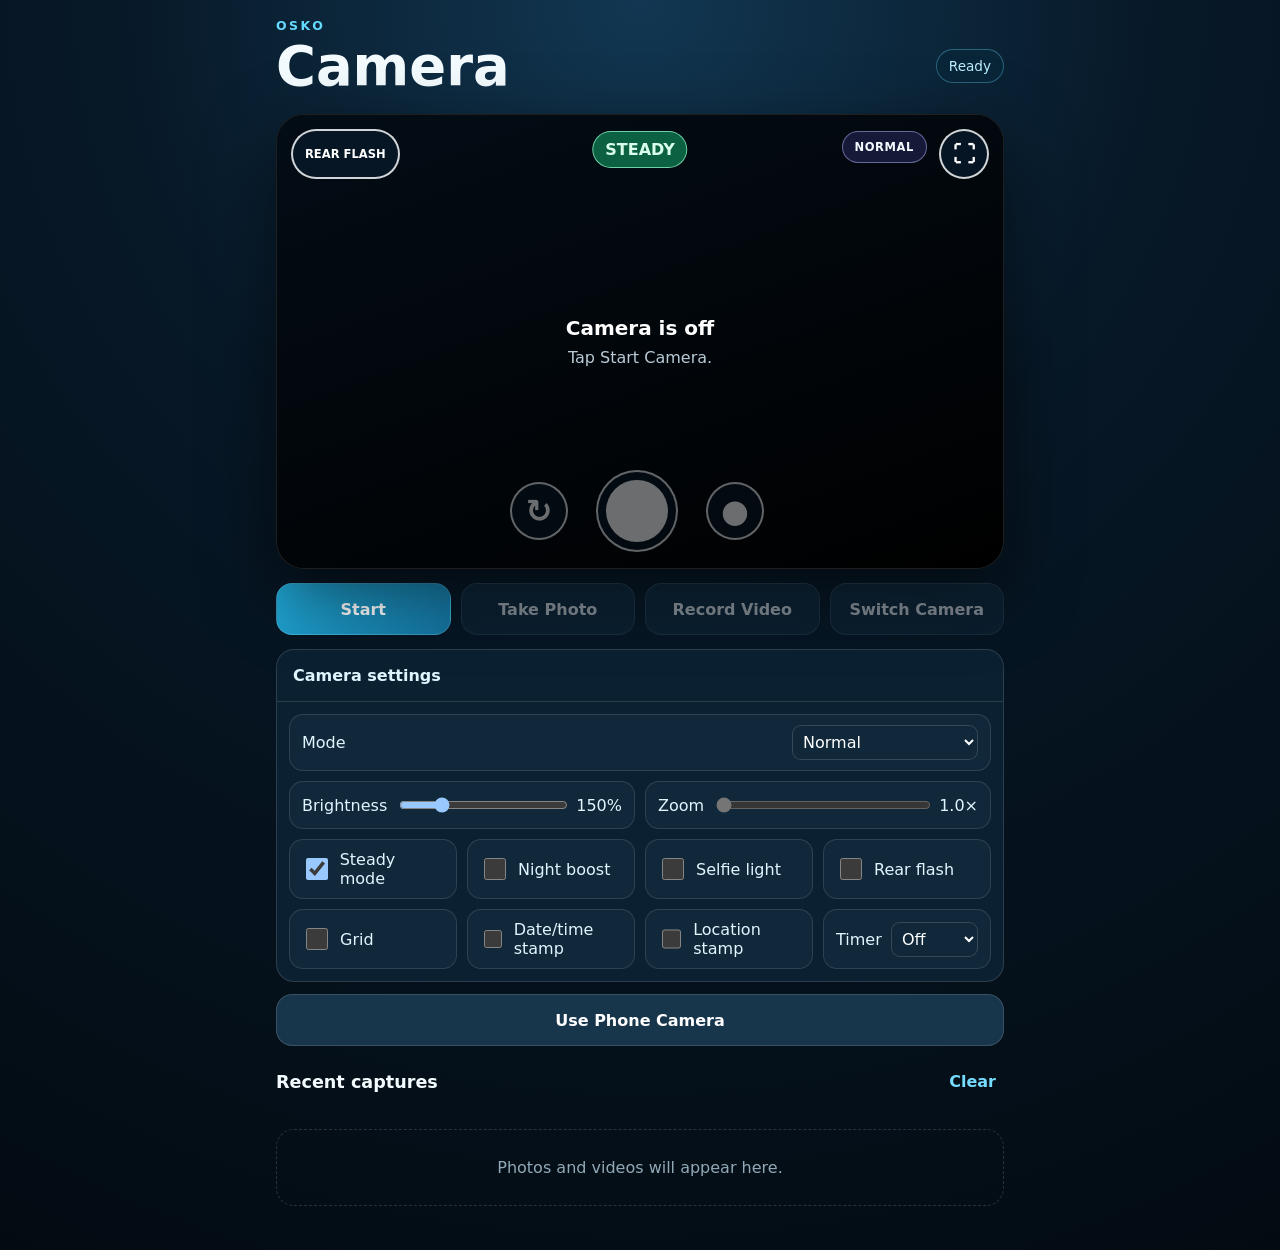
==== index.html @ cd8ff450 "Add universal code scanner mode" ====
<!doctype html>
<html lang="en">
<head>
  <meta charset="utf-8">
  <meta name="viewport" content="width=device-width, initial-scale=1, viewport-fit=cover">
  <meta name="theme-color" content="#071827">
  <title>OSKO Camera</title>
  <link rel="manifest" href="manifest.json">
  <link rel="stylesheet" href="styles.css">
  <link rel="stylesheet" href="barcode.css">
</head>
<body>
  <main class="app-shell">
    <header class="topbar"><div><p class="eyebrow">OSKO</p><h1>Camera</h1></div><span id="status" class="status">Ready</span></header>

    <section id="cameraCard" class="camera-card" aria-label="Camera preview">
      <video id="preview" autoplay playsinline muted></video>
      <canvas id="canvas" hidden></canvas>
      <div id="gridOverlay" class="grid-overlay" hidden></div>
      <div id="scanFrame" class="scan-frame" hidden><span></span></div>
      <div id="codeFrame" class="code-frame" hidden><span>Hold code inside box</span></div>
      <div id="emptyState" class="empty-state"><strong>Camera is off</strong><span>Tap Start Camera.</span></div>
      <div id="recordingBadge" class="recording-badge" hidden>● Recording</div>
      <div id="steadyBadge" class="steady-badge" hidden>STEADY</div>
      <div id="modeBadge" class="mode-badge">NORMAL</div>
      <div id="countdown" class="countdown" hidden></div>
      <button id="quickTorchBtn" class="quick-light" type="button" aria-label="Rear flash">REAR FLASH</button>
      <button id="fullscreenBtn" class="fullscreen-btn" type="button" aria-label="Full screen">⛶</button>
      <div class="viewfinder-controls">
        <button id="quickSwitchBtn" class="viewfinder-small" type="button" disabled aria-label="Switch camera">↻</button>
        <button id="quickCaptureBtn" class="shutter" type="button" disabled aria-label="Take photo"><span></span></button>
        <button id="quickRecordBtn" class="viewfinder-small record-dot" type="button" disabled aria-label="Record video">●</button>
      </div>
    </section>

    <div id="errorBox" class="error-box" hidden></div>

    <section class="primary-actions">
      <button id="startBtn" class="primary" type="button">Start Camera</button>
      <button id="captureBtn" type="button" disabled>Take Photo</button>
      <button id="recordBtn" type="button" disabled>Record Video</button>
      <button id="switchBtn" type="button" disabled>Switch Camera</button>
    </section>

    <details class="settings-panel" open>
      <summary>Camera settings</summary>
      <section class="quick-tools" aria-label="Camera options">
        <label class="select-tool mode-tool">Mode<select id="modeSelect"><option value="normal">Normal</option><option value="codes">Code scanner</option><option value="scanner">Document scanner</option><option value="eighties">80s</option><option value="document">Document</option><option value="night">Dark walk</option></select></label>
        <div id="scannerControls" class="scanner-controls" hidden>
          <label class="select-tool">Scan color<select id="scanColorSelect"><option value="color">Color</option><option value="gray">Grayscale</option><option value="bw">Black & white</option></select></label>
          <label class="tool-row">Blur / sharp <input id="scanClarityRange" type="range" min="-4" max="6" step="1" value="2"><span id="scanClarityValue">+2</span></label>
          <label class="tool-row">Paper cleanup <input id="scanCleanupRange" type="range" min="0" max="100" step="5" value="55"><span id="scanCleanupValue">55%</span></label>
          <label class="toggle"><input id="autoScanToggle" type="checkbox"><span>Auto steady scan</span></label>
          <button id="addScanPageBtn" type="button" disabled>Add scan page</button>
        </div>
        <label class="tool-row">Brightness <input id="brightnessRange" type="range" min="100" max="320" step="5" value="150"><span id="brightnessValue">150%</span></label>
        <label class="tool-row">Zoom <input id="zoomRange" type="range" min="1" max="1" step="0.1" value="1" disabled><span id="zoomValue">1.0×</span></label>
        <label class="toggle"><input id="steadyToggle" type="checkbox" checked><span>Steady mode</span></label>
        <label class="toggle"><input id="nightToggle" type="checkbox"><span>Night boost</span></label>
        <label class="toggle"><input id="screenLightToggle" type="checkbox"><span>Selfie light</span></label>
        <label class="toggle"><input id="torchToggle" type="checkbox"><span>Rear flash</span></label>
        <label class="toggle"><input id="gridToggle" type="checkbox"><span>Grid</span></label>
        <label class="toggle"><input id="stampToggle" type="checkbox"><span>Date/time stamp</span></label>
        <label class="toggle"><input id="locationToggle" type="checkbox"><span>Location stamp</span></label>
        <label class="select-tool">Timer<select id="timerSelect"><option value="0">Off</option><option value="3">3 sec</option><option value="5">5 sec</option><option value="10">10 sec</option></select></label>
      </section>
    </details>

    <section id="codeScannerPanel" class="code-scanner-panel" hidden>
      <div class="section-heading"><div><p class="eyebrow">CODE SCANNER</p><h2 id="codeStatus">Ready to scan</h2></div><button id="clearCodesBtn" class="text-button" type="button">Clear</button></div>
      <p id="codeHelp" class="code-help">Start the rear camera and hold any QR code or barcode inside the box. Keep it flat and steady.</p>
      <div id="codeResult" class="code-result" hidden>
        <span id="codeFormat" class="code-format"></span>
        <strong id="codeValue"></strong>
        <div class="code-actions"><button id="copyCodeBtn" type="button">Copy</button><button id="openCodeBtn" type="button">Open / Search</button><button id="saveCodeProofBtn" type="button">Save proof</button></div>
      </div>
      <div id="codeHistory" class="code-history"></div>
    </section>

    <section id="scanSession" class="scan-session" hidden>
      <div class="section-heading"><div><p class="eyebrow">SCANNER</p><h2 id="scanCount">0 pages</h2></div><button id="clearScansBtn" class="text-button" type="button">Clear</button></div>
      <div id="scanPages" class="scan-pages"></div>
      <div class="scan-actions"><button id="printScansBtn" type="button" disabled>Print / Save PDF</button><button id="shareScansBtn" type="button" disabled>Share scans</button></div>
    </section>

    <label class="native-button">Use Phone Camera<input id="nativeCapture" type="file" accept="image/*,video/*" capture="environment"></label>

    <section class="gallery-section"><div class="section-heading"><h2>Recent captures</h2><button id="clearBtn" class="text-button" type="button">Clear</button></div><div id="gallery" class="gallery"><p class="gallery-empty">Photos and videos will appear here.</p></div></section>
  </main>

  <nav class="bottom-dock" aria-label="Main camera controls">
    <button id="dockStart" type="button">Start</button><button id="dockPhoto" type="button" disabled>Photo</button><button id="dockVideo" type="button" disabled>Video</button><button id="dockSwitch" type="button" disabled>Flip</button>
  </nav>
  <script src="app.js"></script>
  <script src="barcode.js"></script>
</body>
</html>
---- styles.css ----
[hidden]{display:none!important}:root{color-scheme:dark;font-family:Inter,system-ui,-apple-system,BlinkMacSystemFont,"Segoe UI",sans-serif;background:#04111d;color:#f4fbff}*{box-sizing:border-box}body{margin:0;min-height:100vh;background:radial-gradient(circle at top,#123752 0,#071827 38%,#030b12 100%);padding-bottom:92px}body.selfie-light{background:#fff;color:#071827}.app-shell{width:min(100%,760px);margin:0 auto;padding:max(18px,env(safe-area-inset-top)) 16px max(28px,env(safe-area-inset-bottom))}.topbar,.section-heading{display:flex;align-items:center;justify-content:space-between;gap:16px}.eyebrow{margin:0;color:#66d9ff;font-size:.78rem;font-weight:800;letter-spacing:.2em}h1{margin:2px 0 16px;font-size:clamp(2rem,8vw,3.4rem)}h2{margin:0;font-size:1.1rem}.status{border:1px solid rgba(102,217,255,.35);background:rgba(9,38,57,.9);color:#bcefff;padding:8px 12px;border-radius:999px;font-size:.85rem}.camera-card{position:relative;overflow:hidden;height:min(68vh,620px);min-height:390px;background:#000;border:1px solid rgba(255,255,255,.12);border-radius:28px;box-shadow:0 24px 70px rgba(0,0,0,.55)}body.selfie-light .camera-card{box-shadow:0 0 0 12px #fff,0 0 50px 20px rgba(255,255,255,.96)}#preview{width:100%;height:100%;object-fit:cover;display:block;transition:filter .18s ease,transform .2s ease;pointer-events:none;transform-origin:center}.empty-state{position:absolute;inset:0;display:grid;place-content:center;text-align:center;gap:8px;color:#b9cbd7;background:linear-gradient(160deg,rgba(4,17,29,.75),rgba(0,0,0,.88));pointer-events:none}.empty-state strong{color:#fff;font-size:1.25rem}.recording-badge,.steady-badge,.mode-badge{position:absolute;top:16px;padding:8px 12px;border-radius:999px;font-weight:800;pointer-events:none;z-index:34}.recording-badge{left:16px;background:rgba(180,0,0,.86)}.steady-badge{left:50%;transform:translateX(-50%);background:rgba(15,110,74,.88);border:1px solid rgba(150,255,207,.7);color:#d9ffec}.mode-badge{right:76px;background:rgba(26,28,63,.86);border:1px solid rgba(180,185,255,.5);font-size:.72rem;letter-spacing:.05em}.countdown{position:absolute;inset:0;display:grid;place-items:center;background:rgba(0,0,0,.35);font-size:clamp(5rem,28vw,10rem);font-weight:900;z-index:6;pointer-events:none}.grid-overlay{position:absolute;inset:0;pointer-events:none;background-image:linear-gradient(to right,transparent 33%,rgba(255,255,255,.45) 33.3%,transparent 33.6%,transparent 66%,rgba(255,255,255,.45) 66.3%,transparent 66.6%),linear-gradient(to bottom,transparent 33%,rgba(255,255,255,.45) 33.3%,transparent 33.6%,transparent 66%,rgba(255,255,255,.45) 66.3%,transparent 66.6%)}button,input,select{font:inherit;touch-action:manipulation}.quick-light,.fullscreen-btn{position:absolute;top:14px;z-index:35;min-height:0;background:rgba(7,24,39,.9);border:2px solid rgba(255,255,255,.82);color:#fff}.quick-light{left:14px;height:50px;padding:0 12px;border-radius:999px;font-size:.72rem;font-weight:800}.quick-light.active{background:#ffd84a;color:#151515}.quick-light.unavailable{background:rgba(90,90,90,.9);color:#eee}.fullscreen-btn{right:14px;width:50px;height:50px;padding:0;border-radius:999px;font-size:1.4rem}.viewfinder-controls{position:absolute;left:0;right:0;bottom:16px;display:grid;grid-template-columns:64px 88px 64px;justify-content:center;align-items:center;gap:22px;z-index:30;pointer-events:none}.viewfinder-controls button{pointer-events:auto;border-radius:999px;min-height:0;padding:0;display:grid;place-items:center;background:rgba(7,24,39,.88);border:2px solid rgba(255,255,255,.9);color:#fff}.viewfinder-small{width:58px;height:58px;font-size:2rem}.shutter{width:82px;height:82px}.shutter span{width:62px;height:62px;border-radius:999px;background:#fff;display:block}.record-dot{color:#ff4b55}.error-box{margin:14px 0 0;padding:13px 15px;border-radius:14px;background:#4c1e23;border:1px solid #a94b57;color:#ffe9ec;font-weight:650}.primary-actions{display:grid;grid-template-columns:repeat(2,minmax(0,1fr));gap:10px;margin:14px 0}.settings-panel{margin:12px 0;border:1px solid rgba(255,255,255,.13);border-radius:18px;background:#0b2131;overflow:hidden}.settings-panel summary{cursor:pointer;padding:16px;font-weight:800;color:#dff6ff;list-style:none}.settings-panel summary::-webkit-details-marker{display:none}.settings-panel[open] summary{border-bottom:1px solid rgba(255,255,255,.12)}.quick-tools{display:grid;grid-template-columns:repeat(2,minmax(0,1fr));gap:10px;padding:12px}.tool-row,.toggle,.select-tool{min-height:48px;border:1px solid rgba(255,255,255,.12);border-radius:14px;background:#10283a;padding:10px 12px;color:#dff6ff}.tool-row{grid-column:1/-1;display:grid;grid-template-columns:auto 1fr auto;align-items:center;gap:10px}.tool-row input{width:100%}.toggle{display:flex;align-items:center;gap:9px}.toggle input{width:22px;height:22px}.select-tool{display:flex;align-items:center;justify-content:space-between;gap:8px}.mode-tool{grid-column:1/-1}.select-tool select{background:#10283a;color:#fff;border:1px solid rgba(255,255,255,.15);border-radius:9px;padding:6px}button,.native-button{min-height:52px;border:1px solid rgba(255,255,255,.14);border-radius:16px;background:#10283a;color:#fff;font-weight:750;padding:12px 14px;text-align:center}.native-button{display:grid;place-items:center;margin:12px 0;background:#17364b}.native-button input{display:none}button:disabled{opacity:.42}button.primary{background:linear-gradient(135deg,#20a9d7,#14729e)}button.danger{background:linear-gradient(135deg,#b7192d,#7b0f1d)}.text-button{min-height:auto;background:transparent;border:0;color:#75dcff;padding:8px}.gallery-section{margin-top:18px}.gallery{display:grid;grid-template-columns:repeat(2,minmax(0,1fr));gap:12px;margin-top:14px}.gallery-empty{grid-column:1/-1;color:#92a9b7;text-align:center;padding:28px 10px;border:1px dashed rgba(255,255,255,.15);border-radius:18px}.capture-item{overflow:hidden;border-radius:18px;background:#0c2130;border:1px solid rgba(255,255,255,.11)}.capture-item img,.capture-item video{width:100%;aspect-ratio:1/1;object-fit:cover;background:#000}.capture-mode{padding:7px 10px 0;color:#75dcff;font-size:.72rem;font-weight:800;letter-spacing:.08em}.capture-actions{display:grid;grid-template-columns:repeat(3,1fr);gap:8px;padding:10px}.capture-actions a,.capture-actions button{min-height:40px;display:grid;place-items:center;text-decoration:none;border-radius:12px;background:#17364b;color:#fff;font-weight:700;font-size:.75rem;border:0;padding:8px}.bottom-dock{position:fixed;left:0;right:0;bottom:0;z-index:100;display:grid;grid-template-columns:repeat(4,1fr);gap:8px;padding:10px max(10px,env(safe-area-inset-right)) calc(10px + env(safe-area-inset-bottom)) max(10px,env(safe-area-inset-left));background:rgba(3,11,18,.96);border-top:1px solid rgba(255,255,255,.12)}.bottom-dock button{min-height:54px;padding:8px;border-radius:14px}.camera-card:fullscreen{width:100vw;height:100vh;border-radius:0}.scan-frame{position:absolute;inset:12% 7% 18%;z-index:12;border:3px solid rgba(105,231,255,.95);border-radius:16px;box-shadow:0 0 0 999px rgba(0,0,0,.18);pointer-events:none}.scan-frame:before,.scan-frame:after,.scan-frame span:before,.scan-frame span:after{content:"";position:absolute;width:34px;height:34px;border-color:#fff;border-style:solid}.scan-frame:before{left:-5px;top:-5px;border-width:5px 0 0 5px;border-radius:10px 0 0}.scan-frame:after{right:-5px;top:-5px;border-width:5px 5px 0 0;border-radius:0 10px 0 0}.scan-frame span:before{left:-5px;bottom:-5px;border-width:0 0 5px 5px;border-radius:0 0 0 10px}.scan-frame span:after{right:-5px;bottom:-5px;border-width:0 5px 5px 0;border-radius:0 0 10px}.scanner-controls{grid-column:1/-1;display:grid;grid-template-columns:repeat(2,minmax(0,1fr));gap:10px;padding:12px;border:1px solid rgba(102,217,255,.22);border-radius:16px;background:rgba(4,17,29,.55)}.scanner-controls .tool-row{grid-column:1/-1}.scanner-controls button{grid-column:1/-1;background:linear-gradient(135deg,#1f9f8d,#11665c)}.scan-session{margin:18px 0;padding:16px;border-radius:20px;background:#0b2131;border:1px solid rgba(102,217,255,.24)}.scan-pages{display:grid;grid-template-columns:repeat(2,minmax(0,1fr));gap:12px;margin:14px 0}.scan-page{overflow:hidden;border-radius:15px;background:#071827;border:1px solid rgba(255,255,255,.12)}.scan-page img{width:100%;aspect-ratio:3/4;object-fit:contain;background:#fff;display:block}.scan-page span{display:block;padding:8px 10px;color:#bcefff;font-size:.78rem;font-weight:700}.scan-page button{width:calc(100% - 20px);margin:0 10px 10px;min-height:38px;padding:7px}.scan-actions{display:grid;grid-template-columns:1fr 1fr;gap:10px}.scan-actions button:first-child{background:linear-gradient(135deg,#20a9d7,#14729e)}@media(max-width:430px){.mode-badge{top:72px;right:14px}.capture-actions{grid-template-columns:1fr}.capture-actions a,.capture-actions button{font-size:.85rem}.scanner-controls{grid-template-columns:1fr}.scan-actions{grid-template-columns:1fr}}@media(min-width:680px){body{padding-bottom:0}.bottom-dock{display:none}.camera-card{height:auto;aspect-ratio:16/10}.primary-actions{grid-template-columns:repeat(4,1fr)}.quick-tools{grid-template-columns:repeat(4,1fr)}.tool-row{grid-column:span 2}.gallery{grid-template-columns:repeat(3,1fr)}.scan-pages{grid-template-columns:repeat(3,1fr)}}
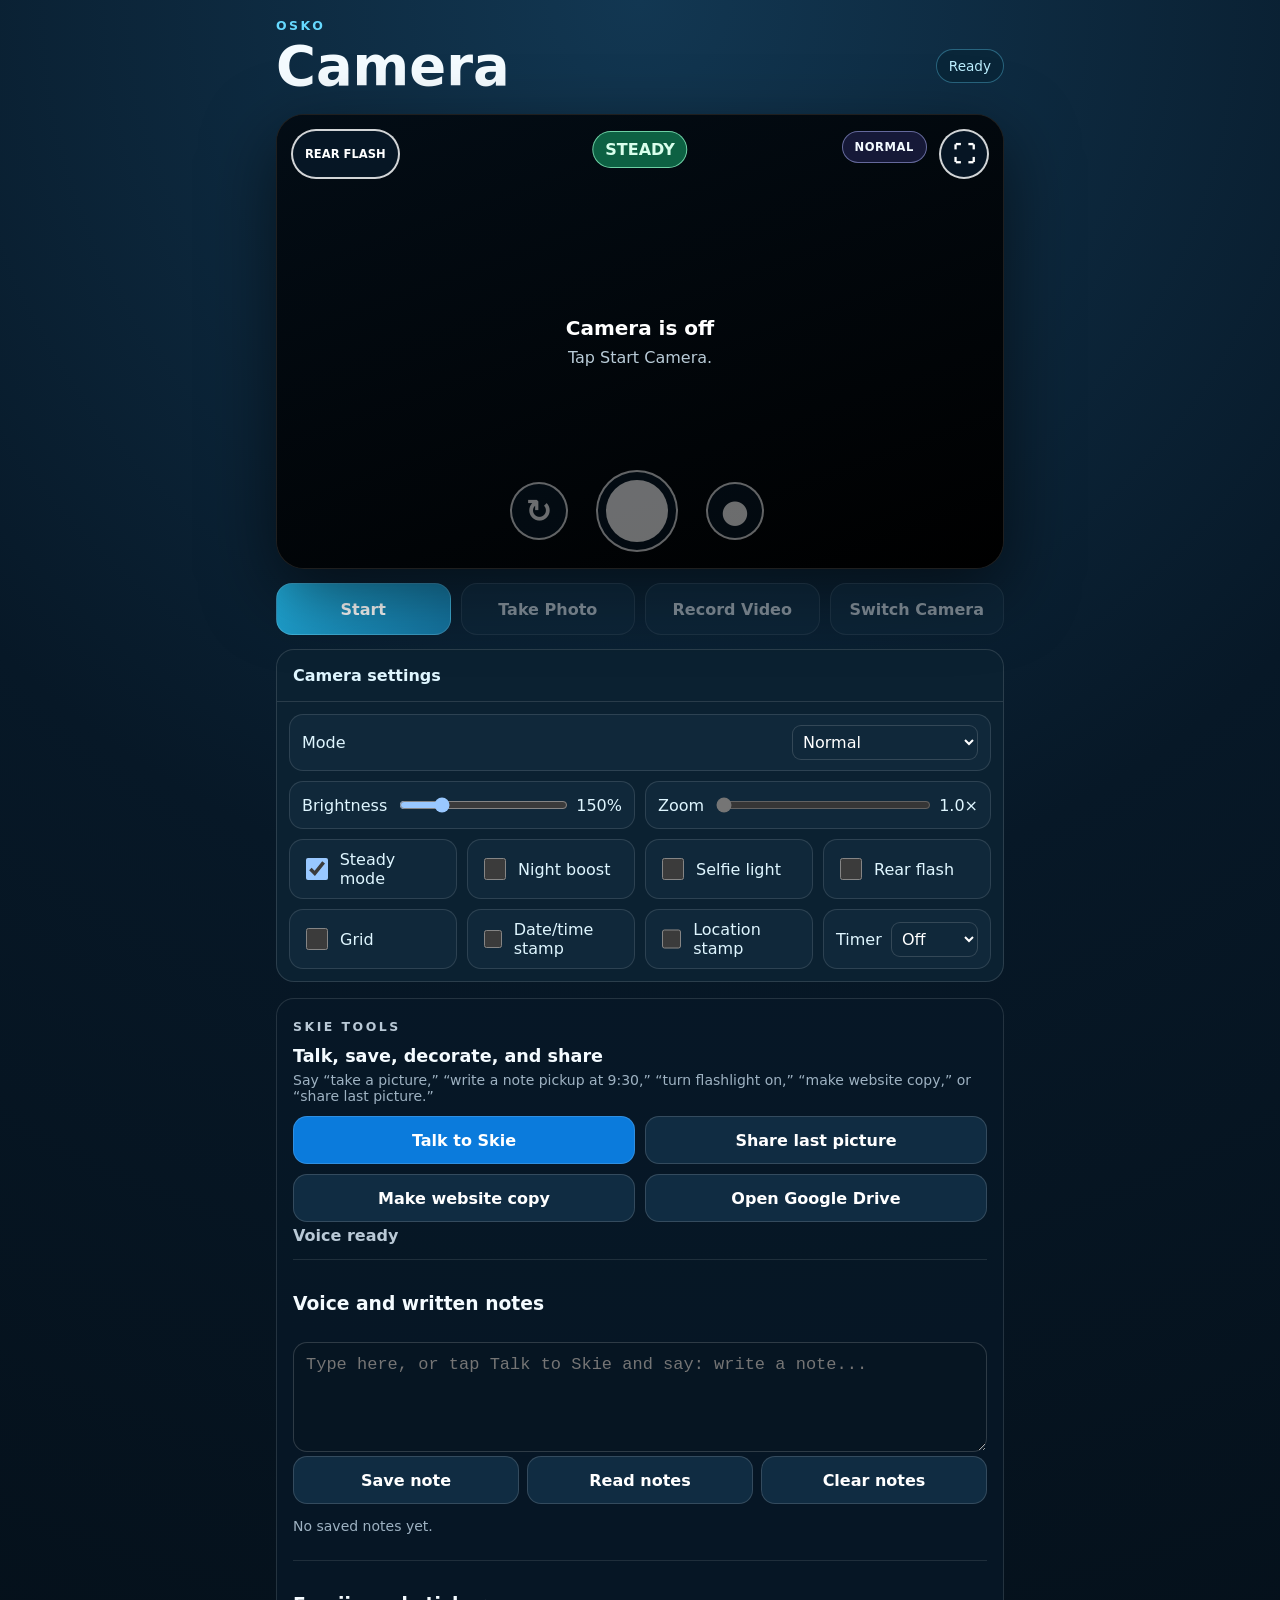
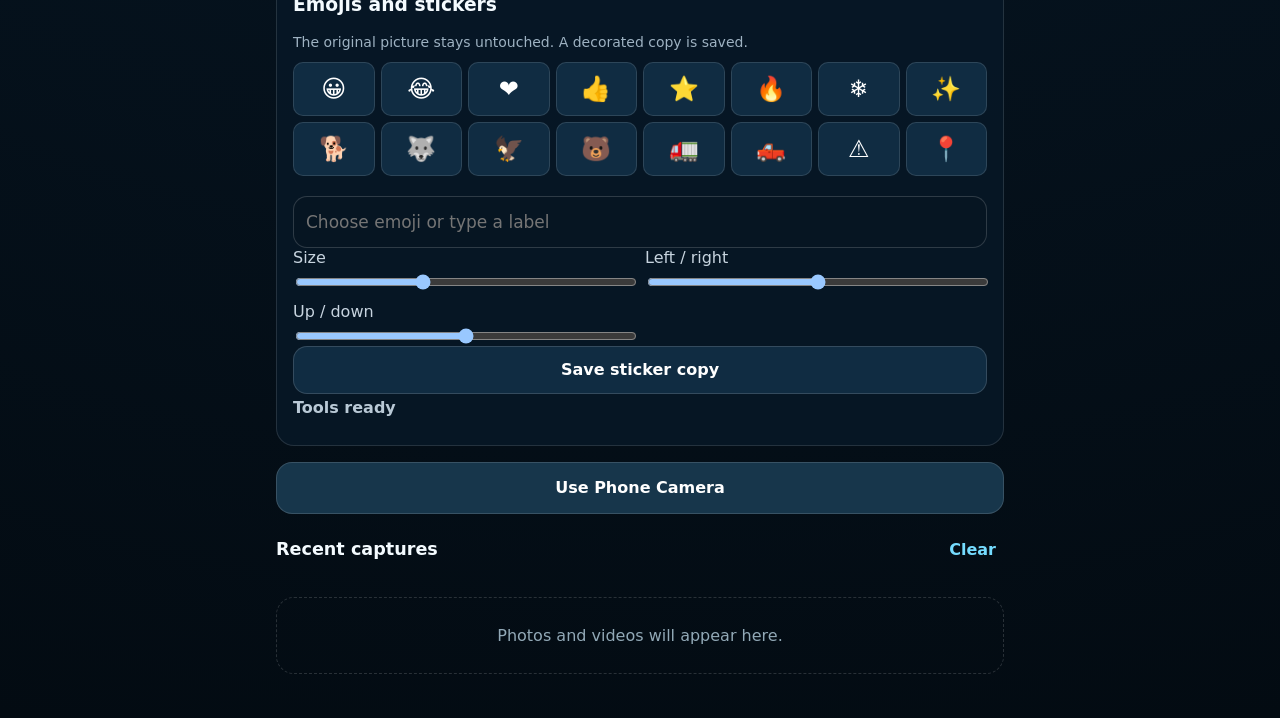
==== commit 42130b05: "Add OSKO voice, notes, sticker, website, and quick-share tools" ====
--- a/index.html
+++ b/index.html
@@ -8,6 +8,7 @@
   <link rel="manifest" href="manifest.json">
   <link rel="stylesheet" href="styles.css">
   <link rel="stylesheet" href="barcode.css">
+  <link rel="stylesheet" href="extras.css">
 </head>
 <body>
   <main class="app-shell">
@@ -83,6 +84,47 @@
       <div class="scan-actions"><button id="printScansBtn" type="button" disabled>Print / Save PDF</button><button id="shareScansBtn" type="button" disabled>Share scans</button></div>
     </section>
 
+    <section class="osko-tools" aria-label="OSKO connected tools">
+      <p class="eyebrow">SKIE TOOLS</p>
+      <h2>Talk, save, decorate, and share</h2>
+      <p class="command-help">Say “take a picture,” “write a note pickup at 9:30,” “turn flashlight on,” “make website copy,” or “share last picture.”</p>
+      <div class="tool-grid">
+        <button id="voiceCommandBtn" class="primary-tool" type="button">Talk to Skie</button>
+        <button id="shareLastBtn" type="button">Share last picture</button>
+        <button id="websiteCopyBtn" type="button">Make website copy</button>
+        <a href="https://drive.google.com/" target="_blank" rel="noopener">Open Google Drive</a>
+      </div>
+      <p id="voiceStatus" class="quick-status">Voice ready</p>
+
+      <div class="voice-box">
+        <h3>Voice and written notes</h3>
+        <textarea id="noteInput" class="note-input" placeholder="Type here, or tap Talk to Skie and say: write a note..."></textarea>
+        <div class="voice-row">
+          <button id="saveNoteBtn" type="button">Save note</button>
+          <button id="readNotesBtn" type="button">Read notes</button>
+          <button id="clearNotesBtn" type="button">Clear notes</button>
+        </div>
+        <div id="noteList" class="note-list"></div>
+      </div>
+
+      <div class="sticker-box">
+        <h3>Emojis and stickers</h3>
+        <p class="command-help">The original picture stays untouched. A decorated copy is saved.</p>
+        <div class="emoji-picker" aria-label="Emoji choices">
+          <button type="button" data-emoji="😀">😀</button><button type="button" data-emoji="😂">😂</button><button type="button" data-emoji="❤️">❤️</button><button type="button" data-emoji="👍">👍</button><button type="button" data-emoji="⭐">⭐</button><button type="button" data-emoji="🔥">🔥</button><button type="button" data-emoji="❄️">❄️</button><button type="button" data-emoji="✨">✨</button>
+          <button type="button" data-emoji="🐕">🐕</button><button type="button" data-emoji="🐺">🐺</button><button type="button" data-emoji="🦅">🦅</button><button type="button" data-emoji="🐻">🐻</button><button type="button" data-emoji="🚛">🚛</button><button type="button" data-emoji="🛻">🛻</button><button type="button" data-emoji="⚠️">⚠️</button><button type="button" data-emoji="📍">📍</button>
+        </div>
+        <input id="stickerText" class="note-input" style="min-height:52px" placeholder="Choose emoji or type a label">
+        <div class="sticker-controls">
+          <label>Size<input id="stickerSize" type="range" min="5" max="35" value="16"></label>
+          <label>Left / right<input id="stickerX" type="range" min="5" max="95" value="50"></label>
+          <label>Up / down<input id="stickerY" type="range" min="5" max="95" value="50"></label>
+        </div>
+        <div class="sticker-row"><button id="applyStickerBtn" type="button">Save sticker copy</button></div>
+      </div>
+      <p id="quickStatus" class="quick-status">Tools ready</p>
+    </section>
+
     <label class="native-button">Use Phone Camera<input id="nativeCapture" type="file" accept="image/*,video/*" capture="environment"></label>
 
     <section class="gallery-section"><div class="section-heading"><h2>Recent captures</h2><button id="clearBtn" class="text-button" type="button">Clear</button></div><div id="gallery" class="gallery"><p class="gallery-empty">Photos and videos will appear here.</p></div></section>
@@ -93,5 +135,6 @@
   </nav>
   <script src="app.js"></script>
   <script src="barcode.js"></script>
+  <script src="extras.js"></script>
 </body>
 </html>
--- a/barcode.css
+++ b/barcode.css
@@ -0,0 +1 @@
+.code-frame{position:absolute;inset:18% 8% 24%;z-index:22;border:3px solid rgba(102,217,255,.9);border-radius:24px;box-shadow:0 0 0 9999px rgba(0,0,0,.24),0 0 30px rgba(102,217,255,.35);pointer-events:none}.code-frame::before,.code-frame::after{content:"";position:absolute;left:8%;right:8%;height:2px;background:linear-gradient(90deg,transparent,#66d9ff,transparent);animation:codeSweep 1.8s ease-in-out infinite}.code-frame::before{top:18%}.code-frame::after{bottom:18%;animation-delay:.9s}.code-frame span{position:absolute;left:50%;bottom:-42px;transform:translateX(-50%);white-space:nowrap;background:rgba(4,17,29,.92);color:#dff6ff;border:1px solid rgba(102,217,255,.45);border-radius:999px;padding:8px 12px;font-size:.78rem;font-weight:800}@keyframes codeSweep{0%,100%{opacity:.35;transform:translateY(-6px)}50%{opacity:1;transform:translateY(6px)}}.code-scanner-panel{margin:16px 0;padding:16px;border-radius:20px;background:#0b2131;border:1px solid rgba(102,217,255,.24)}.code-help{color:#b8ceda;line-height:1.45;margin:10px 0 14px}.code-result{padding:14px;border-radius:16px;background:#071827;border:1px solid rgba(255,255,255,.13);overflow-wrap:anywhere}.code-format{display:inline-block;margin-bottom:8px;padding:5px 8px;border-radius:999px;background:#17364b;color:#75dcff;font-size:.72rem;font-weight:850;letter-spacing:.08em}.code-result strong{display:block;font-size:1.05rem;line-height:1.4}.code-actions{display:grid;grid-template-columns:repeat(3,1fr);gap:8px;margin-top:12px}.code-actions button{min-height:44px;padding:8px;font-size:.82rem}.code-history{display:grid;gap:8px;margin-top:12px}.code-history-item{display:grid;grid-template-columns:auto 1fr auto;align-items:center;gap:9px;width:100%;min-height:0;padding:11px 12px;text-align:left;border-radius:14px;background:#10283a}.code-history-item span{color:#75dcff;font-size:.68rem;font-weight:850}.code-history-item strong{overflow:hidden;text-overflow:ellipsis;white-space:nowrap;font-size:.83rem}.code-history-item small{color:#92a9b7;font-size:.68rem}@media(max-width:520px){.code-frame{inset:20% 7% 27%}.code-actions{grid-template-columns:1fr}.code-history-item{grid-template-columns:1fr}.code-history-item strong{white-space:normal;overflow-wrap:anywhere}}
--- a/extras.css
+++ b/extras.css
@@ -0,0 +1 @@
+.osko-tools{margin:16px 0;padding:16px;border:1px solid rgba(255,255,255,.12);border-radius:18px;background:rgba(7,24,39,.86)}.osko-tools h2{margin:0 0 6px}.osko-tools p{margin:4px 0 12px;color:#b9c9d6}.tool-grid{display:grid;grid-template-columns:repeat(2,minmax(0,1fr));gap:10px}.tool-grid button,.tool-grid a,.voice-row button,.sticker-row button{min-height:48px;border-radius:14px;border:1px solid rgba(255,255,255,.15);background:#102c42;color:#fff;font-weight:700;text-decoration:none;display:flex;align-items:center;justify-content:center;padding:10px}.tool-grid button.primary-tool{background:#0b7bdc}.voice-box,.sticker-box{margin-top:14px;padding-top:14px;border-top:1px solid rgba(255,255,255,.1)}.voice-row,.sticker-row{display:flex;gap:8px;flex-wrap:wrap}.voice-row button,.sticker-row button{flex:1;min-width:120px}.voice-row button.active{background:#b42318}.note-input{width:100%;min-height:110px;margin-top:10px;border-radius:14px;border:1px solid rgba(255,255,255,.16);background:#061522;color:#fff;padding:12px;font-size:17px}.note-list{display:grid;gap:8px;margin-top:10px}.note-card{padding:11px;border-radius:12px;background:#0a2133;border:1px solid rgba(255,255,255,.1)}.note-card small{display:block;color:#9eb2c2;margin-bottom:4px}.emoji-picker{display:grid;grid-template-columns:repeat(8,1fr);gap:6px;margin:10px 0}.emoji-picker button{font-size:24px;min-height:42px;border-radius:10px;border:1px solid rgba(255,255,255,.12);background:#102c42}.sticker-controls{display:grid;grid-template-columns:1fr 1fr;gap:10px}.sticker-controls label{display:grid;gap:5px;color:#c7d4df}.sticker-controls input{width:100%}.command-help{font-size:14px;color:#9eb2c2!important}.quick-status{margin-top:8px;font-weight:700;color:#9fddff}.hidden{display:none!important}@media(max-width:560px){.tool-grid{grid-template-columns:1fr}.emoji-picker{grid-template-columns:repeat(6,1fr)}.sticker-controls{grid-template-columns:1fr}}
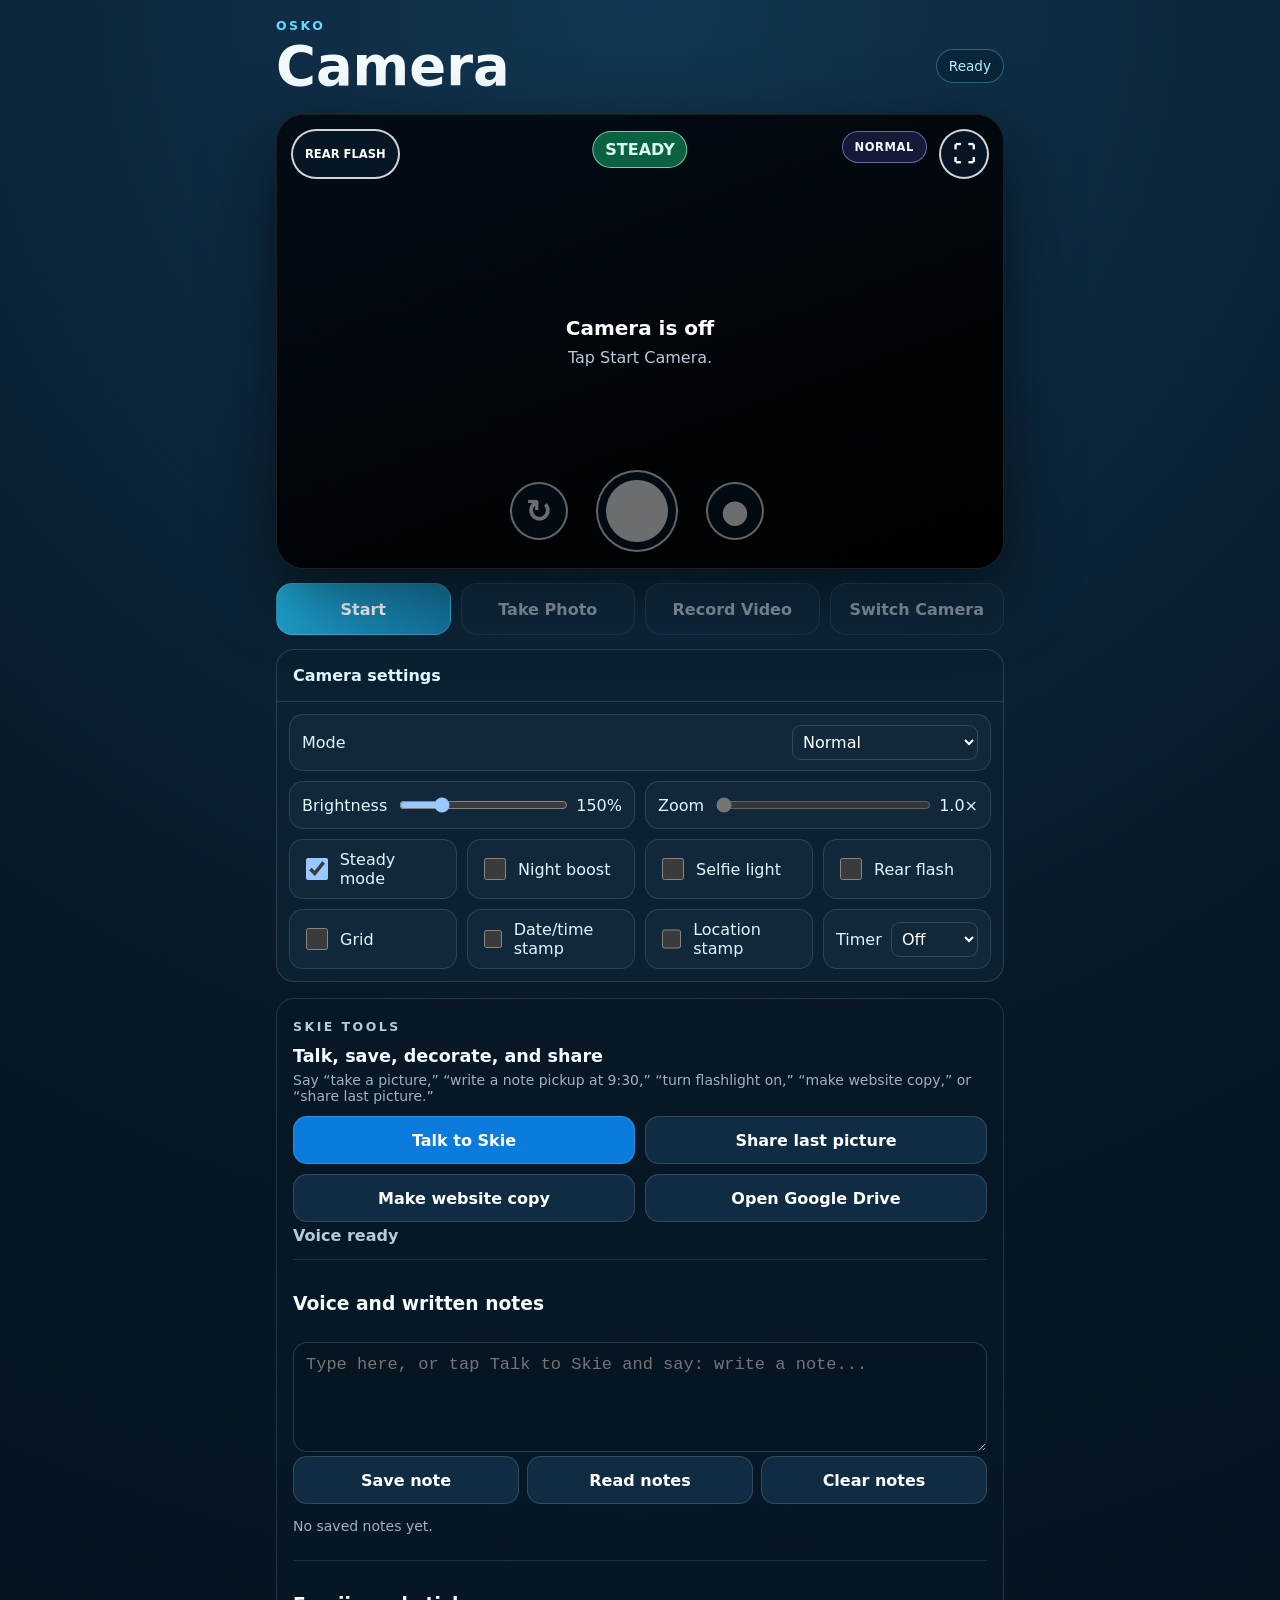
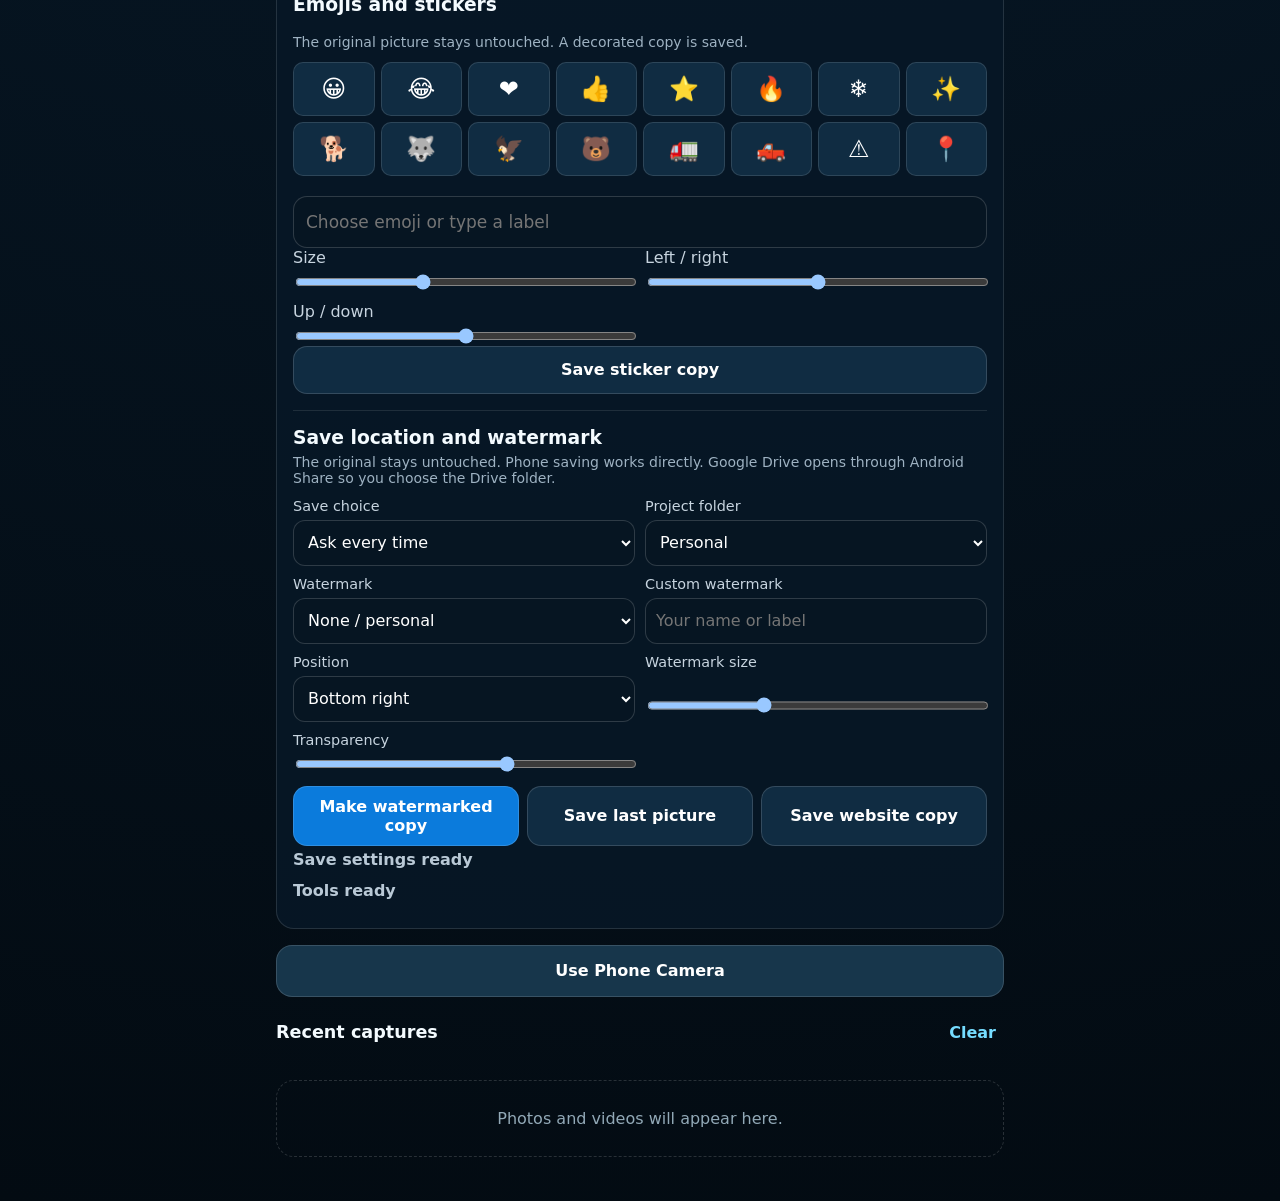
==== commit 4cbf625f: "Add save destinations and watermark panel" ====
--- a/index.html
+++ b/index.html
@@ -9,6 +9,7 @@
   <link rel="stylesheet" href="styles.css">
   <link rel="stylesheet" href="barcode.css">
   <link rel="stylesheet" href="extras.css">
+  <link rel="stylesheet" href="storage.css">
 </head>
 <body>
   <main class="app-shell">
@@ -19,7 +20,7 @@
       <canvas id="canvas" hidden></canvas>
       <div id="gridOverlay" class="grid-overlay" hidden></div>
       <div id="scanFrame" class="scan-frame" hidden><span></span></div>
-      <div id="codeFrame" class="code-frame" hidden><span>Hold code inside box</span></div>
+      <div id="codeFrame" class="code-frame" hidden><span>Hold any public code inside box</span></div>
       <div id="emptyState" class="empty-state"><strong>Camera is off</strong><span>Tap Start Camera.</span></div>
       <div id="recordingBadge" class="recording-badge" hidden>● Recording</div>
       <div id="steadyBadge" class="steady-badge" hidden>STEADY</div>
@@ -46,7 +47,7 @@
     <details class="settings-panel" open>
       <summary>Camera settings</summary>
       <section class="quick-tools" aria-label="Camera options">
-        <label class="select-tool mode-tool">Mode<select id="modeSelect"><option value="normal">Normal</option><option value="codes">Code scanner</option><option value="scanner">Document scanner</option><option value="eighties">80s</option><option value="document">Document</option><option value="night">Dark walk</option></select></label>
+        <label class="select-tool mode-tool">Mode<select id="modeSelect"><option value="normal">Normal</option><option value="codes">Universal scan</option><option value="scanner">Document scanner</option><option value="eighties">80s</option><option value="document">Document</option><option value="night">Dark walk</option></select></label>
         <div id="scannerControls" class="scanner-controls" hidden>
           <label class="select-tool">Scan color<select id="scanColorSelect"><option value="color">Color</option><option value="gray">Grayscale</option><option value="bw">Black & white</option></select></label>
           <label class="tool-row">Blur / sharp <input id="scanClarityRange" type="range" min="-4" max="6" step="1" value="2"><span id="scanClarityValue">+2</span></label>
@@ -68,12 +69,19 @@
     </details>
 
     <section id="codeScannerPanel" class="code-scanner-panel" hidden>
-      <div class="section-heading"><div><p class="eyebrow">CODE SCANNER</p><h2 id="codeStatus">Ready to scan</h2></div><button id="clearCodesBtn" class="text-button" type="button">Clear</button></div>
-      <p id="codeHelp" class="code-help">Start the rear camera and hold any QR code or barcode inside the box. Keep it flat and steady.</p>
+      <div class="section-heading"><div><p class="eyebrow">UNIVERSAL SCAN</p><h2 id="codeStatus">Ready to scan</h2></div><button id="clearCodesBtn" class="text-button" type="button">Clear</button></div>
+      <p id="codeHelp" class="code-help">Use the live rear camera, or choose a saved picture. OSKO tries the common public square codes and barcodes automatically.</p>
+      <div class="universal-scan-tools">
+        <label class="scan-file-button">Scan saved picture<input id="codeImageInput" type="file" accept="image/*"></label>
+        <button id="retryCodeBtn" type="button">Try harder</button>
+        <label class="toggle compact-toggle"><input id="lowMemoryScanToggle" type="checkbox" checked><span>Low-memory mode</span></label>
+      </div>
+      <p id="codeAttemptStatus" class="code-attempt-status">Live scan checks the original view and enhanced contrast.</p>
       <div id="codeResult" class="code-result" hidden>
         <span id="codeFormat" class="code-format"></span>
         <strong id="codeValue"></strong>
-        <div class="code-actions"><button id="copyCodeBtn" type="button">Copy</button><button id="openCodeBtn" type="button">Open / Search</button><button id="saveCodeProofBtn" type="button">Save proof</button></div>
+        <div class="code-meaning"><span id="codeActionType">Detected code</span><small id="codeDomain"></small></div>
+        <div class="code-actions"><button id="copyCodeBtn" type="button">Copy</button><button id="openCodeBtn" type="button">Open</button><button id="productLookupBtn" type="button">Product lookup</button><button id="saveCodeProofBtn" type="button">Save proof</button></div>
       </div>
       <div id="codeHistory" class="code-history"></div>
     </section>
@@ -122,6 +130,35 @@
         </div>
         <div class="sticker-row"><button id="applyStickerBtn" type="button">Save sticker copy</button></div>
       </div>
+
+      <section id="saveWatermarkPanel" class="save-watermark-panel" aria-label="Save and watermark options">
+        <h3>Save location and watermark</h3>
+        <p class="command-help">The original stays untouched. Phone saving works directly. Google Drive opens through Android Share so you choose the Drive folder.</p>
+        <div class="save-settings-grid">
+          <label>Save choice
+            <select id="saveDestination"><option value="ask">Ask every time</option><option value="phone">Phone Pictures / Downloads</option><option value="drive">Google Drive through Share</option><option value="both">Phone and Google Drive</option></select>
+          </label>
+          <label>Project folder
+            <select id="projectFolder"><option>Personal</option><option>OSKO Ice Crystals</option><option>Alaska Ice Crystals</option><option>Website</option><option>Trucking</option><option>Load Paperwork</option><option>Receipts</option><option>Aurora</option></select>
+          </label>
+          <label>Watermark
+            <select id="watermarkChoice"><option value="none">None / personal</option><option value="osko">OSKO Ice Crystals</option><option value="alaska">Alaska Ice Crystals</option><option value="custom">Custom words</option></select>
+          </label>
+          <label>Custom watermark<input id="customWatermark" type="text" placeholder="Your name or label"></label>
+          <label>Position
+            <select id="watermarkPosition"><option value="bottom-right">Bottom right</option><option value="bottom-left">Bottom left</option><option value="top-right">Top right</option><option value="top-left">Top left</option><option value="center">Center</option></select>
+          </label>
+          <label>Watermark size<input id="watermarkSize" type="range" min="3" max="12" value="6"></label>
+          <label>Transparency<input id="watermarkOpacity" type="range" min="20" max="100" value="70"></label>
+        </div>
+        <div class="save-action-row">
+          <button id="makeWatermarkBtn" type="button">Make watermarked copy</button>
+          <button id="saveLastBtn" type="button">Save last picture</button>
+          <button id="saveWebsiteBtn" type="button">Save website copy</button>
+        </div>
+        <p id="saveStatus" class="quick-status">Save settings ready</p>
+      </section>
+
       <p id="quickStatus" class="quick-status">Tools ready</p>
     </section>
 
@@ -136,5 +173,6 @@
   <script src="app.js"></script>
   <script src="barcode.js"></script>
   <script src="extras.js"></script>
+  <script src="storage.js"></script>
 </body>
 </html>
--- a/barcode.css
+++ b/barcode.css
@@ -1 +1 @@
-.code-frame{position:absolute;inset:18% 8% 24%;z-index:22;border:3px solid rgba(102,217,255,.9);border-radius:24px;box-shadow:0 0 0 9999px rgba(0,0,0,.24),0 0 30px rgba(102,217,255,.35);pointer-events:none}.code-frame::before,.code-frame::after{content:"";position:absolute;left:8%;right:8%;height:2px;background:linear-gradient(90deg,transparent,#66d9ff,transparent);animation:codeSweep 1.8s ease-in-out infinite}.code-frame::before{top:18%}.code-frame::after{bottom:18%;animation-delay:.9s}.code-frame span{position:absolute;left:50%;bottom:-42px;transform:translateX(-50%);white-space:nowrap;background:rgba(4,17,29,.92);color:#dff6ff;border:1px solid rgba(102,217,255,.45);border-radius:999px;padding:8px 12px;font-size:.78rem;font-weight:800}@keyframes codeSweep{0%,100%{opacity:.35;transform:translateY(-6px)}50%{opacity:1;transform:translateY(6px)}}.code-scanner-panel{margin:16px 0;padding:16px;border-radius:20px;background:#0b2131;border:1px solid rgba(102,217,255,.24)}.code-help{color:#b8ceda;line-height:1.45;margin:10px 0 14px}.code-result{padding:14px;border-radius:16px;background:#071827;border:1px solid rgba(255,255,255,.13);overflow-wrap:anywhere}.code-format{display:inline-block;margin-bottom:8px;padding:5px 8px;border-radius:999px;background:#17364b;color:#75dcff;font-size:.72rem;font-weight:850;letter-spacing:.08em}.code-result strong{display:block;font-size:1.05rem;line-height:1.4}.code-actions{display:grid;grid-template-columns:repeat(3,1fr);gap:8px;margin-top:12px}.code-actions button{min-height:44px;padding:8px;font-size:.82rem}.code-history{display:grid;gap:8px;margin-top:12px}.code-history-item{display:grid;grid-template-columns:auto 1fr auto;align-items:center;gap:9px;width:100%;min-height:0;padding:11px 12px;text-align:left;border-radius:14px;background:#10283a}.code-history-item span{color:#75dcff;font-size:.68rem;font-weight:850}.code-history-item strong{overflow:hidden;text-overflow:ellipsis;white-space:nowrap;font-size:.83rem}.code-history-item small{color:#92a9b7;font-size:.68rem}@media(max-width:520px){.code-frame{inset:20% 7% 27%}.code-actions{grid-template-columns:1fr}.code-history-item{grid-template-columns:1fr}.code-history-item strong{white-space:normal;overflow-wrap:anywhere}}+.code-frame{position:absolute;inset:18% 8% 24%;z-index:22;border:3px solid rgba(102,217,255,.9);border-radius:24px;box-shadow:0 0 0 9999px rgba(0,0,0,.24),0 0 30px rgba(102,217,255,.35);pointer-events:none}.code-frame::before,.code-frame::after{content:"";position:absolute;left:8%;right:8%;height:2px;background:linear-gradient(90deg,transparent,#66d9ff,transparent);animation:codeSweep 1.8s ease-in-out infinite}.code-frame::before{top:18%}.code-frame::after{bottom:18%;animation-delay:.9s}.code-frame span{position:absolute;left:50%;bottom:-42px;transform:translateX(-50%);white-space:nowrap;background:rgba(4,17,29,.92);color:#dff6ff;border:1px solid rgba(102,217,255,.45);border-radius:999px;padding:8px 12px;font-size:.78rem;font-weight:800}@keyframes codeSweep{0%,100%{opacity:.35;transform:translateY(-6px)}50%{opacity:1;transform:translateY(6px)}}.code-scanner-panel{margin:16px 0;padding:16px;border-radius:20px;background:#0b2131;border:1px solid rgba(102,217,255,.24)}.code-help{color:#b8ceda;line-height:1.45;margin:10px 0 14px}.universal-scan-tools{display:grid;grid-template-columns:1fr 1fr;gap:9px;align-items:stretch}.scan-file-button,.universal-scan-tools button{display:flex;align-items:center;justify-content:center;min-height:48px;padding:10px 12px;border-radius:14px;background:#17364b;color:#fff;border:1px solid rgba(102,217,255,.35);font-weight:800;text-align:center;cursor:pointer}.scan-file-button input{position:absolute;width:1px;height:1px;opacity:0;pointer-events:none}.compact-toggle{grid-column:1/-1;min-height:44px;padding:8px 12px;border-radius:14px;background:#071827}.code-attempt-status{margin:10px 0 12px;color:#91adbd;font-size:.82rem;line-height:1.4}.code-result{padding:14px;border-radius:16px;background:#071827;border:1px solid rgba(255,255,255,.13);overflow-wrap:anywhere}.code-format{display:inline-block;margin-bottom:8px;padding:5px 8px;border-radius:999px;background:#17364b;color:#75dcff;font-size:.72rem;font-weight:850;letter-spacing:.08em}.code-result strong{display:block;font-size:1.05rem;line-height:1.4}.code-meaning{display:flex;flex-direction:column;gap:3px;margin-top:10px;padding:9px 10px;border-radius:12px;background:rgba(102,217,255,.08)}.code-meaning span{font-weight:800;color:#dff6ff}.code-meaning small{color:#91adbd;overflow-wrap:anywhere}.code-actions{display:grid;grid-template-columns:repeat(2,1fr);gap:8px;margin-top:12px}.code-actions button{min-height:44px;padding:8px;font-size:.82rem}.code-history{display:grid;gap:8px;margin-top:12px}.code-history-item{display:grid;grid-template-columns:auto 1fr auto;align-items:center;gap:9px;width:100%;min-height:0;padding:11px 12px;text-align:left;border-radius:14px;background:#10283a}.code-history-item span{color:#75dcff;font-size:.68rem;font-weight:850}.code-history-item strong{overflow:hidden;text-overflow:ellipsis;white-space:nowrap;font-size:.83rem}.code-history-item small{color:#92a9b7;font-size:.68rem}@media(max-width:520px){.code-frame{inset:20% 7% 27%}.code-frame span{max-width:88vw;white-space:normal;text-align:center;bottom:-54px}.universal-scan-tools{grid-template-columns:1fr}.compact-toggle{grid-column:auto}.code-actions{grid-template-columns:1fr}.code-history-item{grid-template-columns:1fr}.code-history-item strong{white-space:normal;overflow-wrap:anywhere}}
--- a/storage.css
+++ b/storage.css
@@ -0,0 +1 @@
+.save-watermark-panel{margin-top:16px;padding-top:16px;border-top:1px solid rgba(255,255,255,.1)}.save-watermark-panel h3{margin:0 0 6px}.save-settings-grid{display:grid;grid-template-columns:repeat(2,minmax(0,1fr));gap:10px}.save-settings-grid label{display:grid;gap:6px;color:#c7d4df;font-size:.9rem}.save-settings-grid select,.save-settings-grid input[type=text]{width:100%;min-height:46px;border-radius:12px;border:1px solid rgba(255,255,255,.16);background:#061522;color:#fff;padding:10px;font-size:16px}.save-settings-grid input[type=range]{width:100%}.save-action-row{display:grid;grid-template-columns:repeat(3,minmax(0,1fr));gap:8px;margin-top:12px}.save-action-row button{min-height:48px;border-radius:14px;border:1px solid rgba(255,255,255,.15);background:#102c42;color:#fff;font-weight:750;padding:10px}.save-action-row button:first-child{background:#0b7bdc}@media(max-width:560px){.save-settings-grid,.save-action-row{grid-template-columns:1fr}}
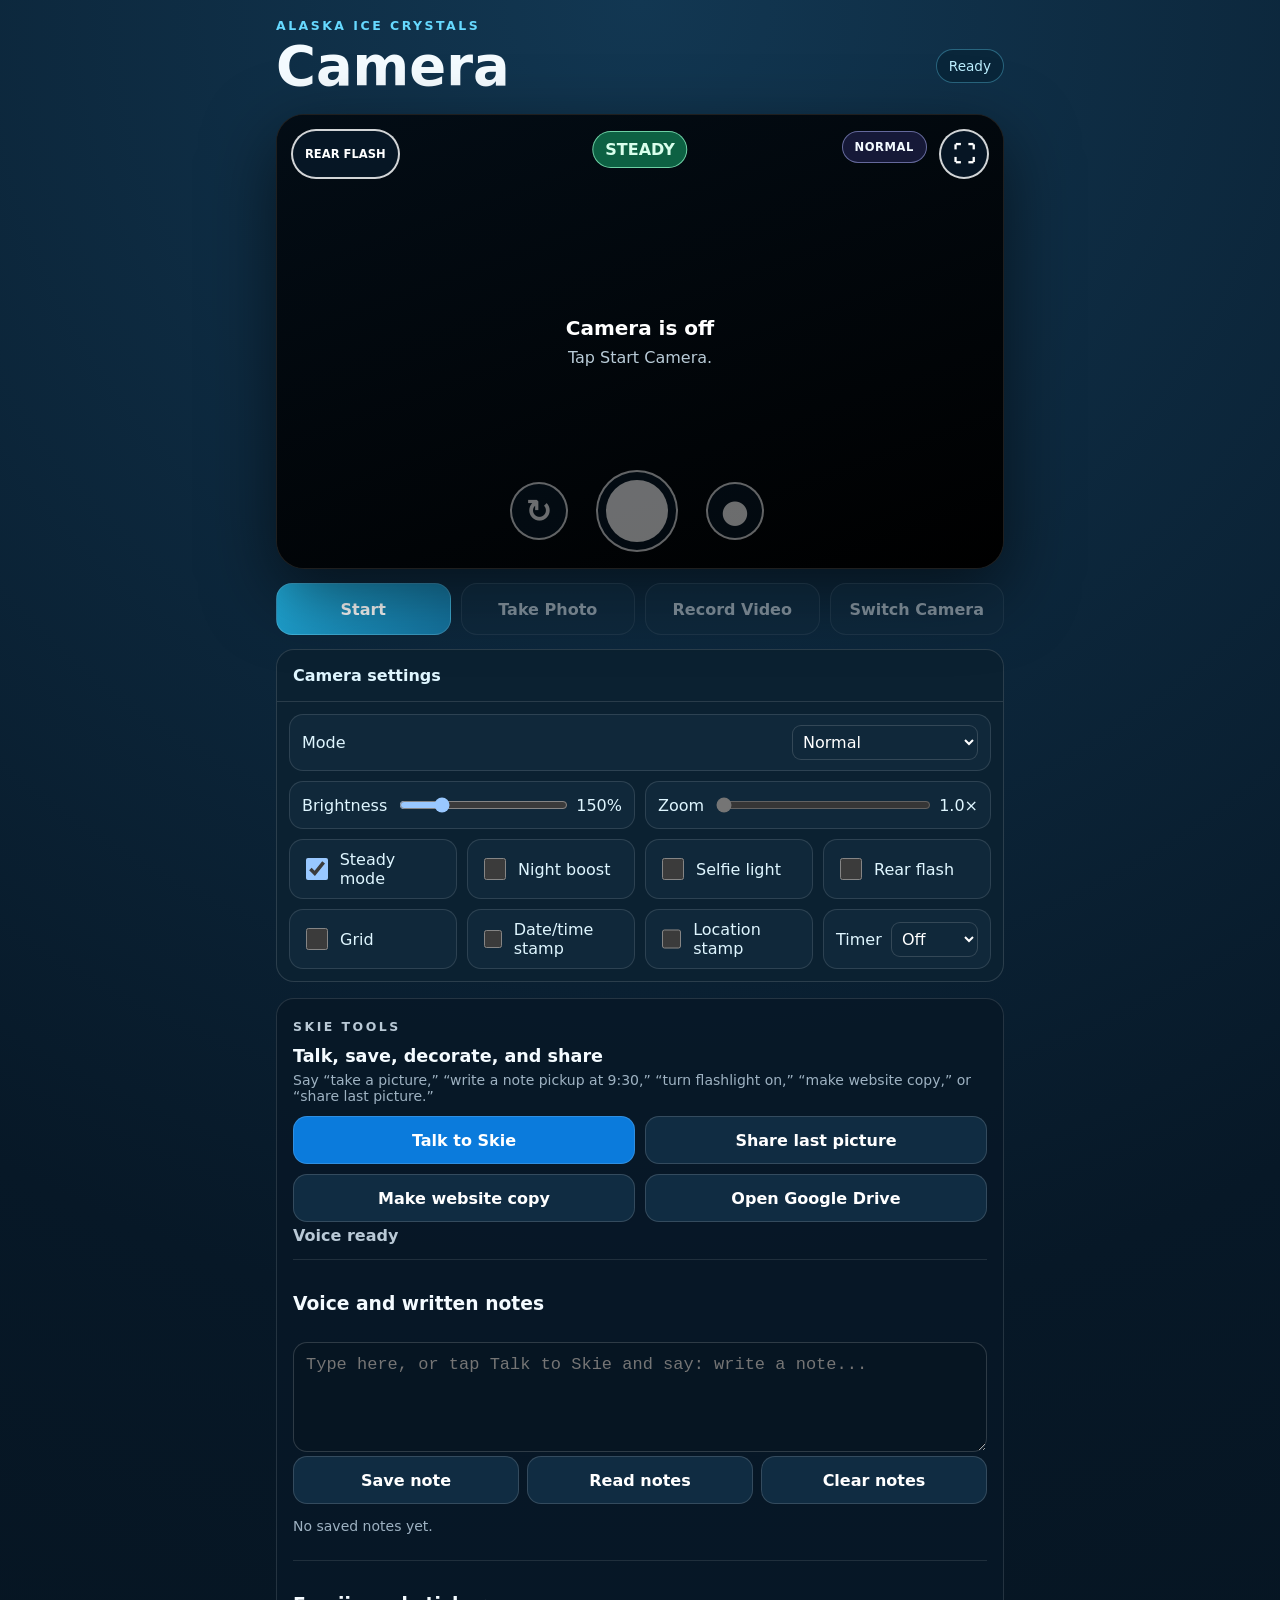
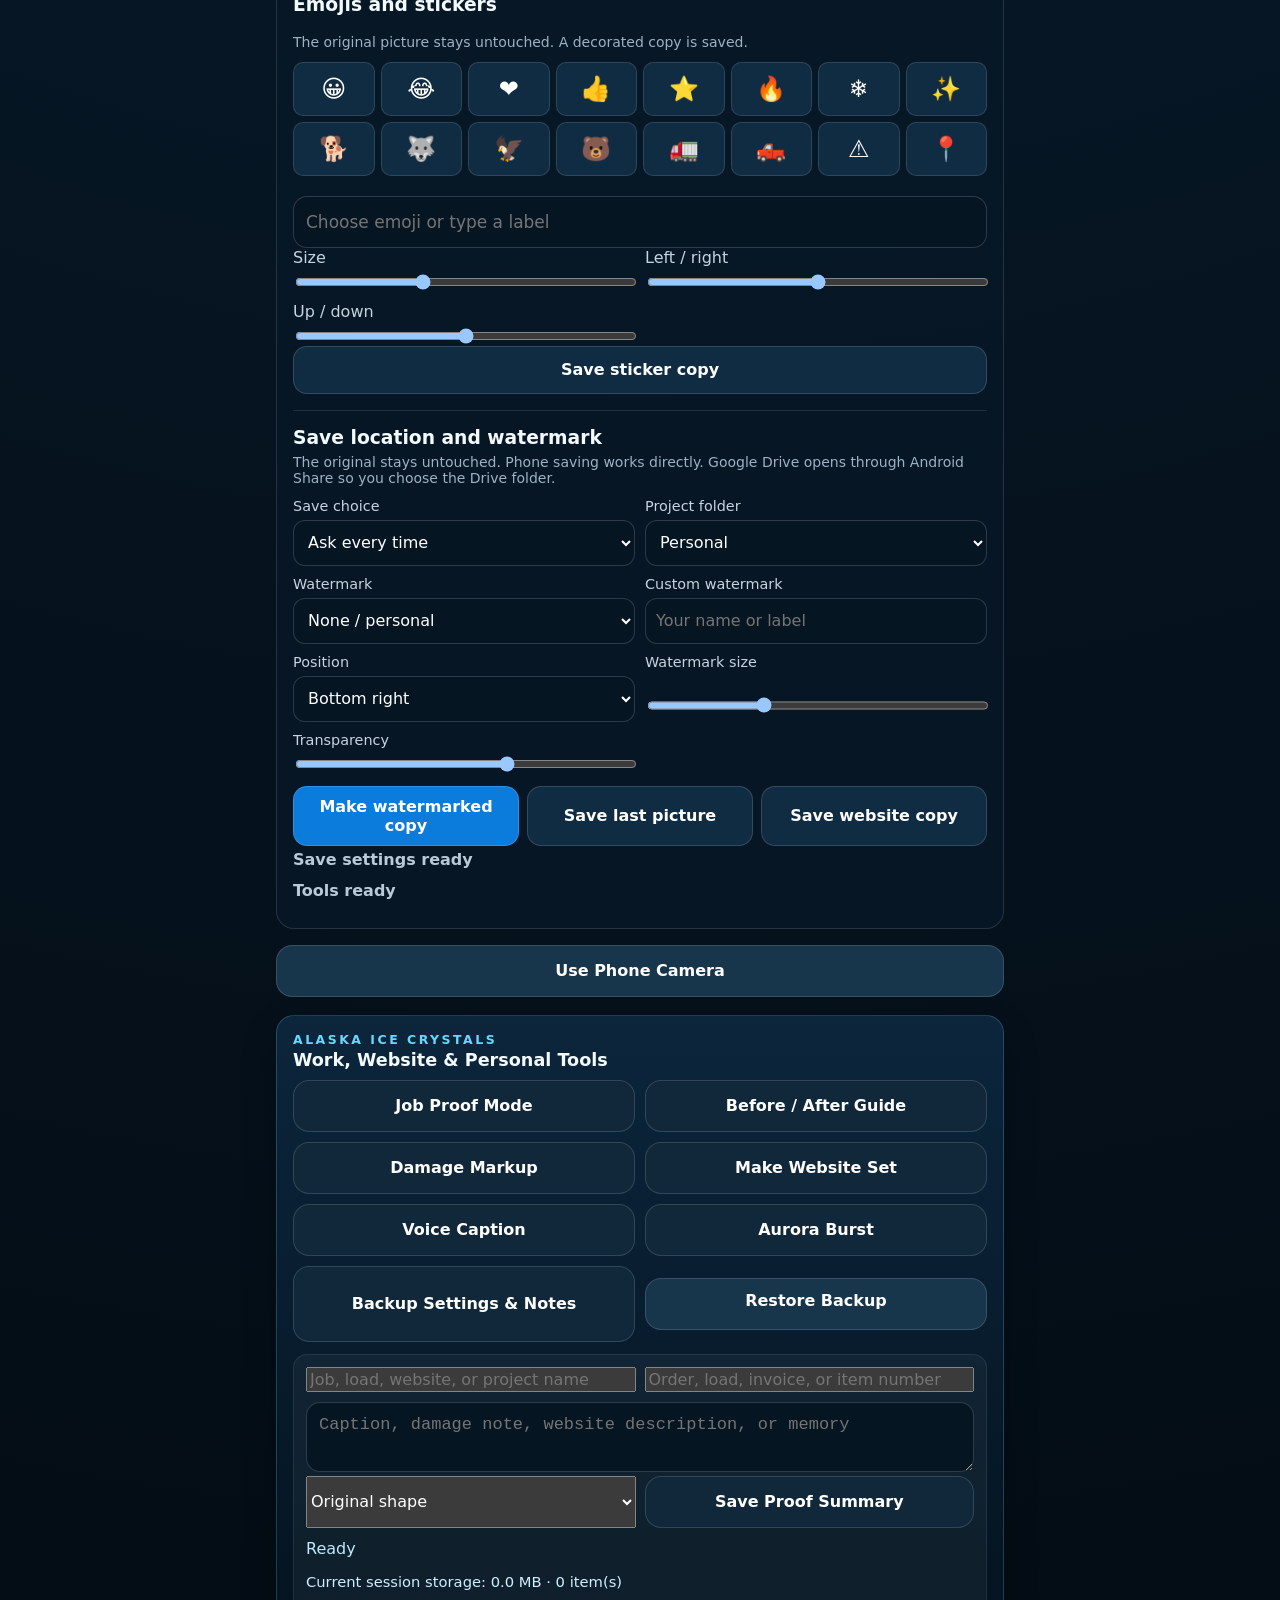
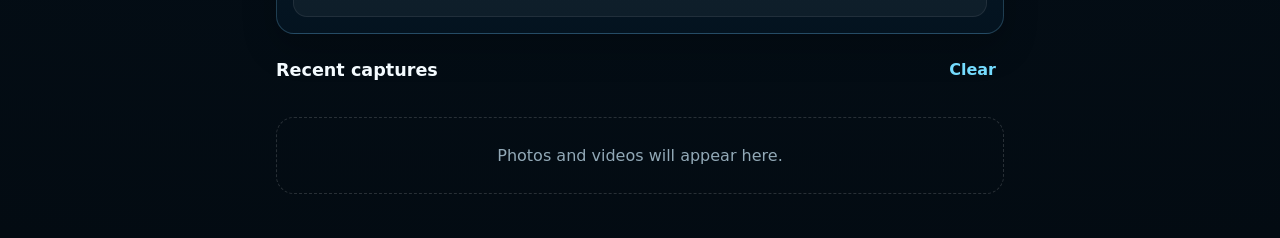
==== commit e2b83c13: "Load Alaska Ice Crystals work and website tools" ====
--- a/index.html
+++ b/index.html
@@ -4,7 +4,7 @@
   <meta charset="utf-8">
   <meta name="viewport" content="width=device-width, initial-scale=1, viewport-fit=cover">
   <meta name="theme-color" content="#071827">
-  <title>OSKO Camera</title>
+  <title>Alaska Ice Crystals Camera</title>
   <link rel="manifest" href="manifest.json">
   <link rel="stylesheet" href="styles.css">
   <link rel="stylesheet" href="barcode.css">
@@ -13,7 +13,7 @@
 </head>
 <body>
   <main class="app-shell">
-    <header class="topbar"><div><p class="eyebrow">OSKO</p><h1>Camera</h1></div><span id="status" class="status">Ready</span></header>
+    <header class="topbar"><div><p class="eyebrow">ALASKA ICE CRYSTALS</p><h1>Camera</h1></div><span id="status" class="status">Ready</span></header>
 
     <section id="cameraCard" class="camera-card" aria-label="Camera preview">
       <video id="preview" autoplay playsinline muted></video>
@@ -174,5 +174,6 @@
   <script src="barcode.js"></script>
   <script src="extras.js"></script>
   <script src="storage.js"></script>
+  <script src="workflow-tools.js"></script>
 </body>
 </html>
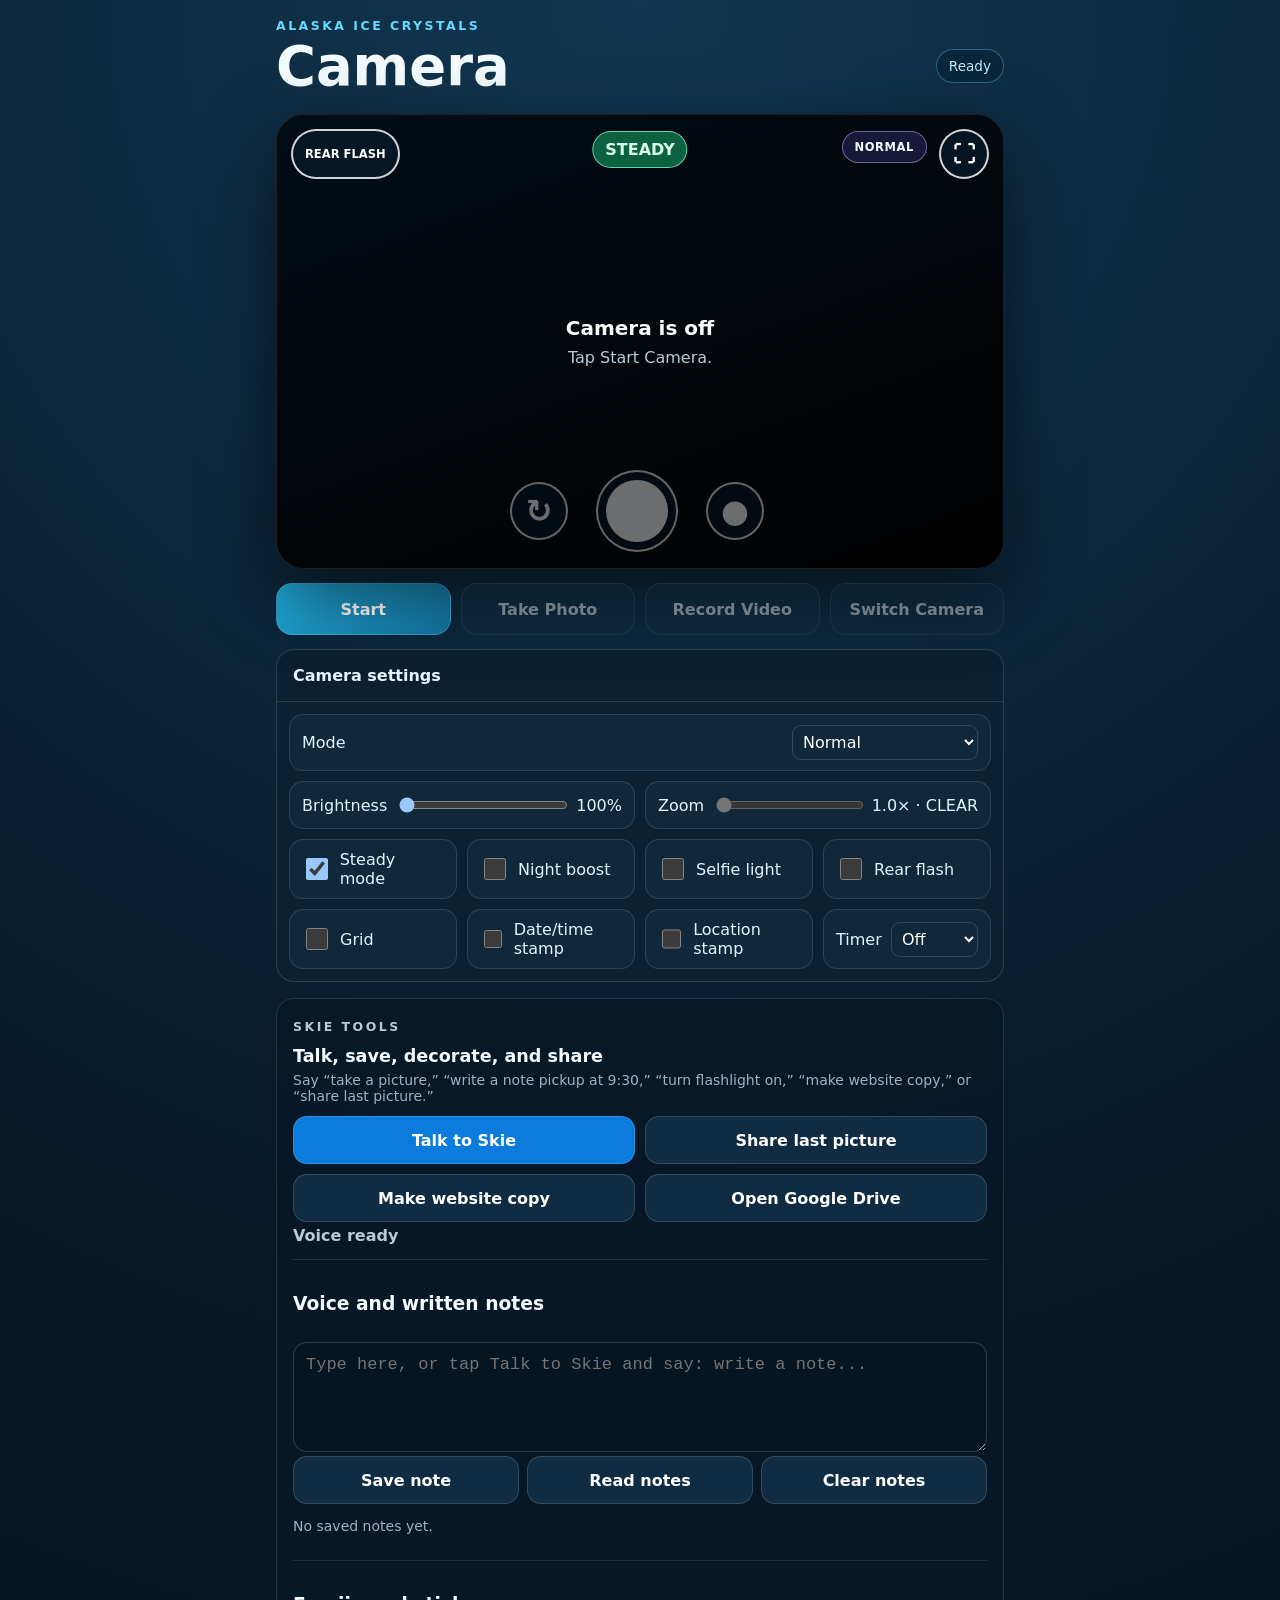
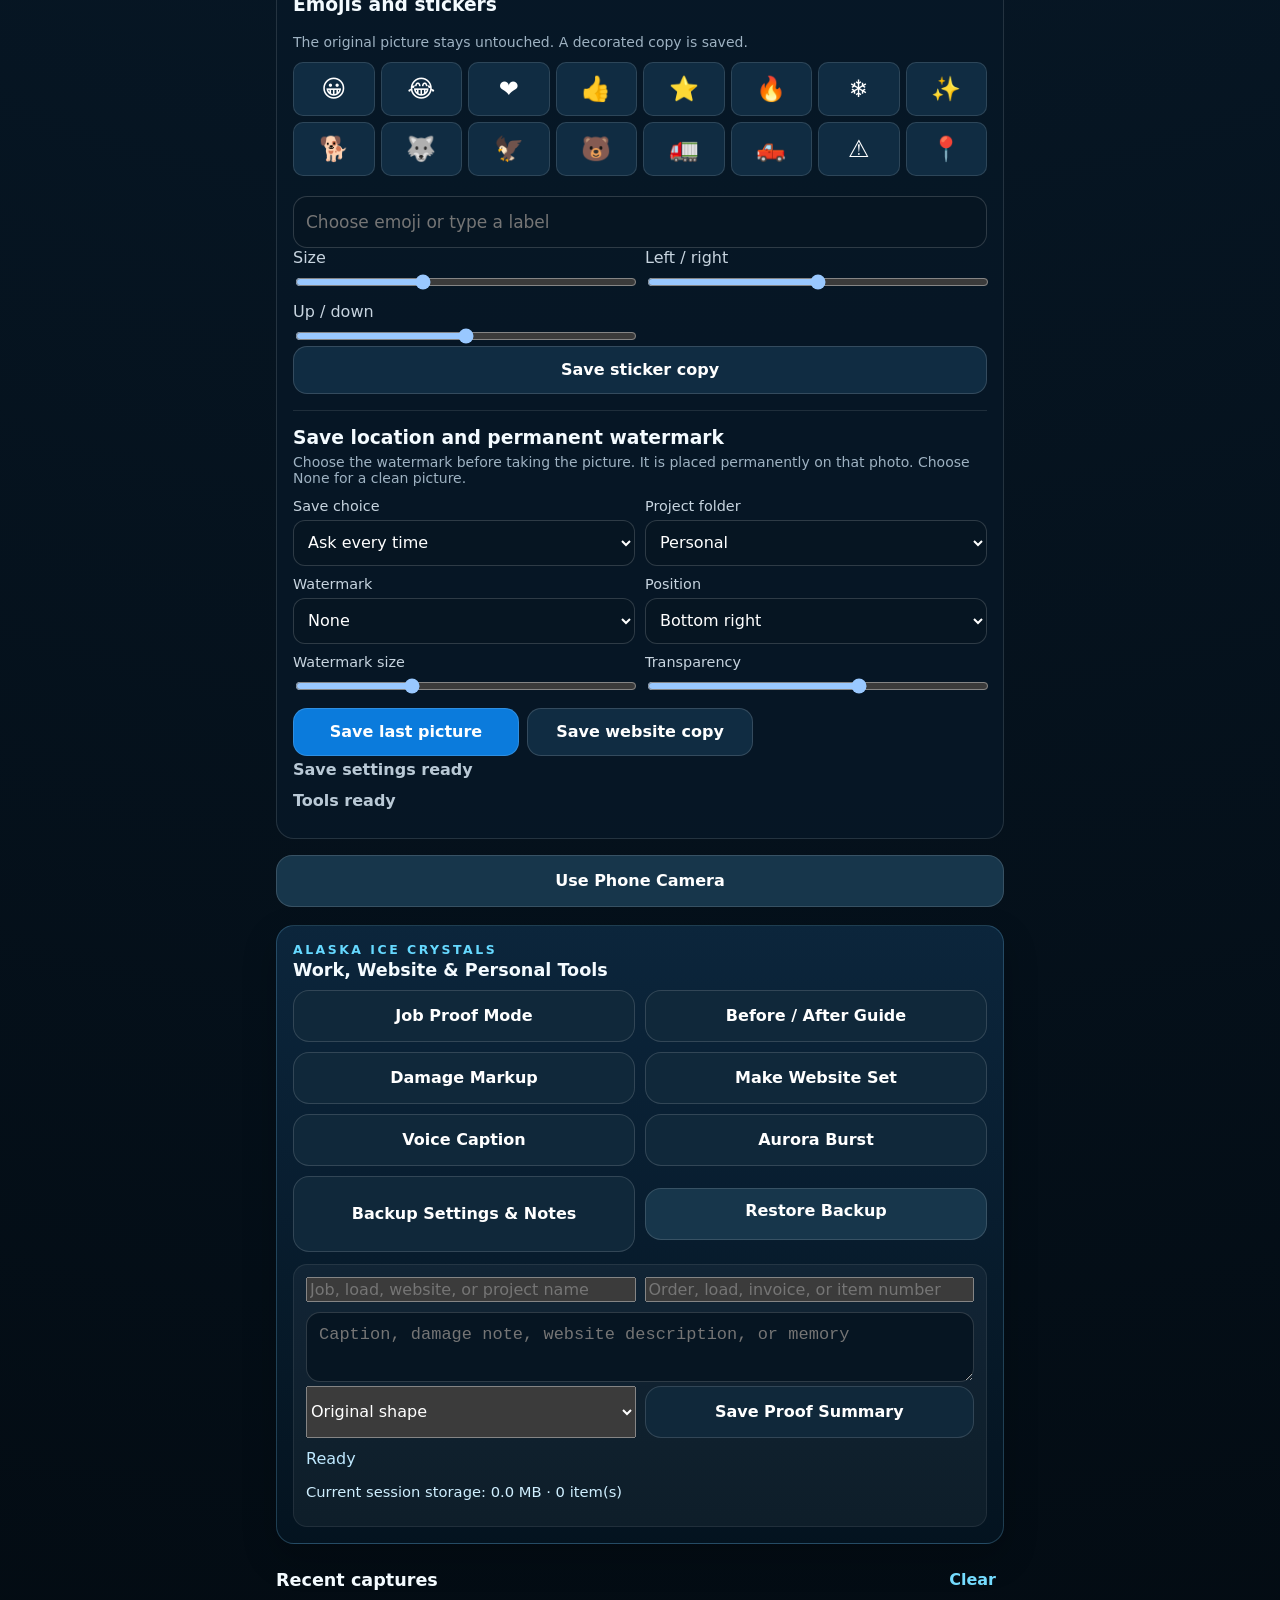
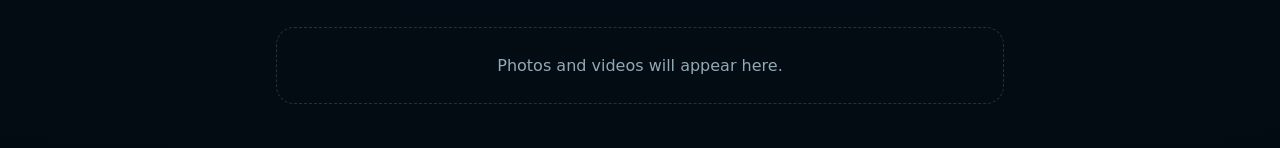
==== commit d4a06107: "Load crystal-clear camera upgrade and reset normal brightness" ====
--- a/index.html
+++ b/index.html
@@ -55,8 +55,8 @@
           <label class="toggle"><input id="autoScanToggle" type="checkbox"><span>Auto steady scan</span></label>
           <button id="addScanPageBtn" type="button" disabled>Add scan page</button>
         </div>
-        <label class="tool-row">Brightness <input id="brightnessRange" type="range" min="100" max="320" step="5" value="150"><span id="brightnessValue">150%</span></label>
-        <label class="tool-row">Zoom <input id="zoomRange" type="range" min="1" max="1" step="0.1" value="1" disabled><span id="zoomValue">1.0×</span></label>
+        <label class="tool-row">Brightness <input id="brightnessRange" type="range" min="100" max="320" step="5" value="100"><span id="brightnessValue">100%</span></label>
+        <label class="tool-row">Zoom <input id="zoomRange" type="range" min="1" max="1" step="0.1" value="1" disabled><span id="zoomValue">1.0× · CLEAR</span></label>
         <label class="toggle"><input id="steadyToggle" type="checkbox" checked><span>Steady mode</span></label>
         <label class="toggle"><input id="nightToggle" type="checkbox"><span>Night boost</span></label>
         <label class="toggle"><input id="screenLightToggle" type="checkbox"><span>Selfie light</span></label>
@@ -171,9 +171,10 @@
     <button id="dockStart" type="button">Start</button><button id="dockPhoto" type="button" disabled>Photo</button><button id="dockVideo" type="button" disabled>Video</button><button id="dockSwitch" type="button" disabled>Flip</button>
   </nav>
   <script src="app.js"></script>
+  <script src="clarity.js"></script>
   <script src="barcode.js"></script>
   <script src="extras.js"></script>
   <script src="storage.js"></script>
   <script src="workflow-tools.js"></script>
 </body>
-</html>+</html>
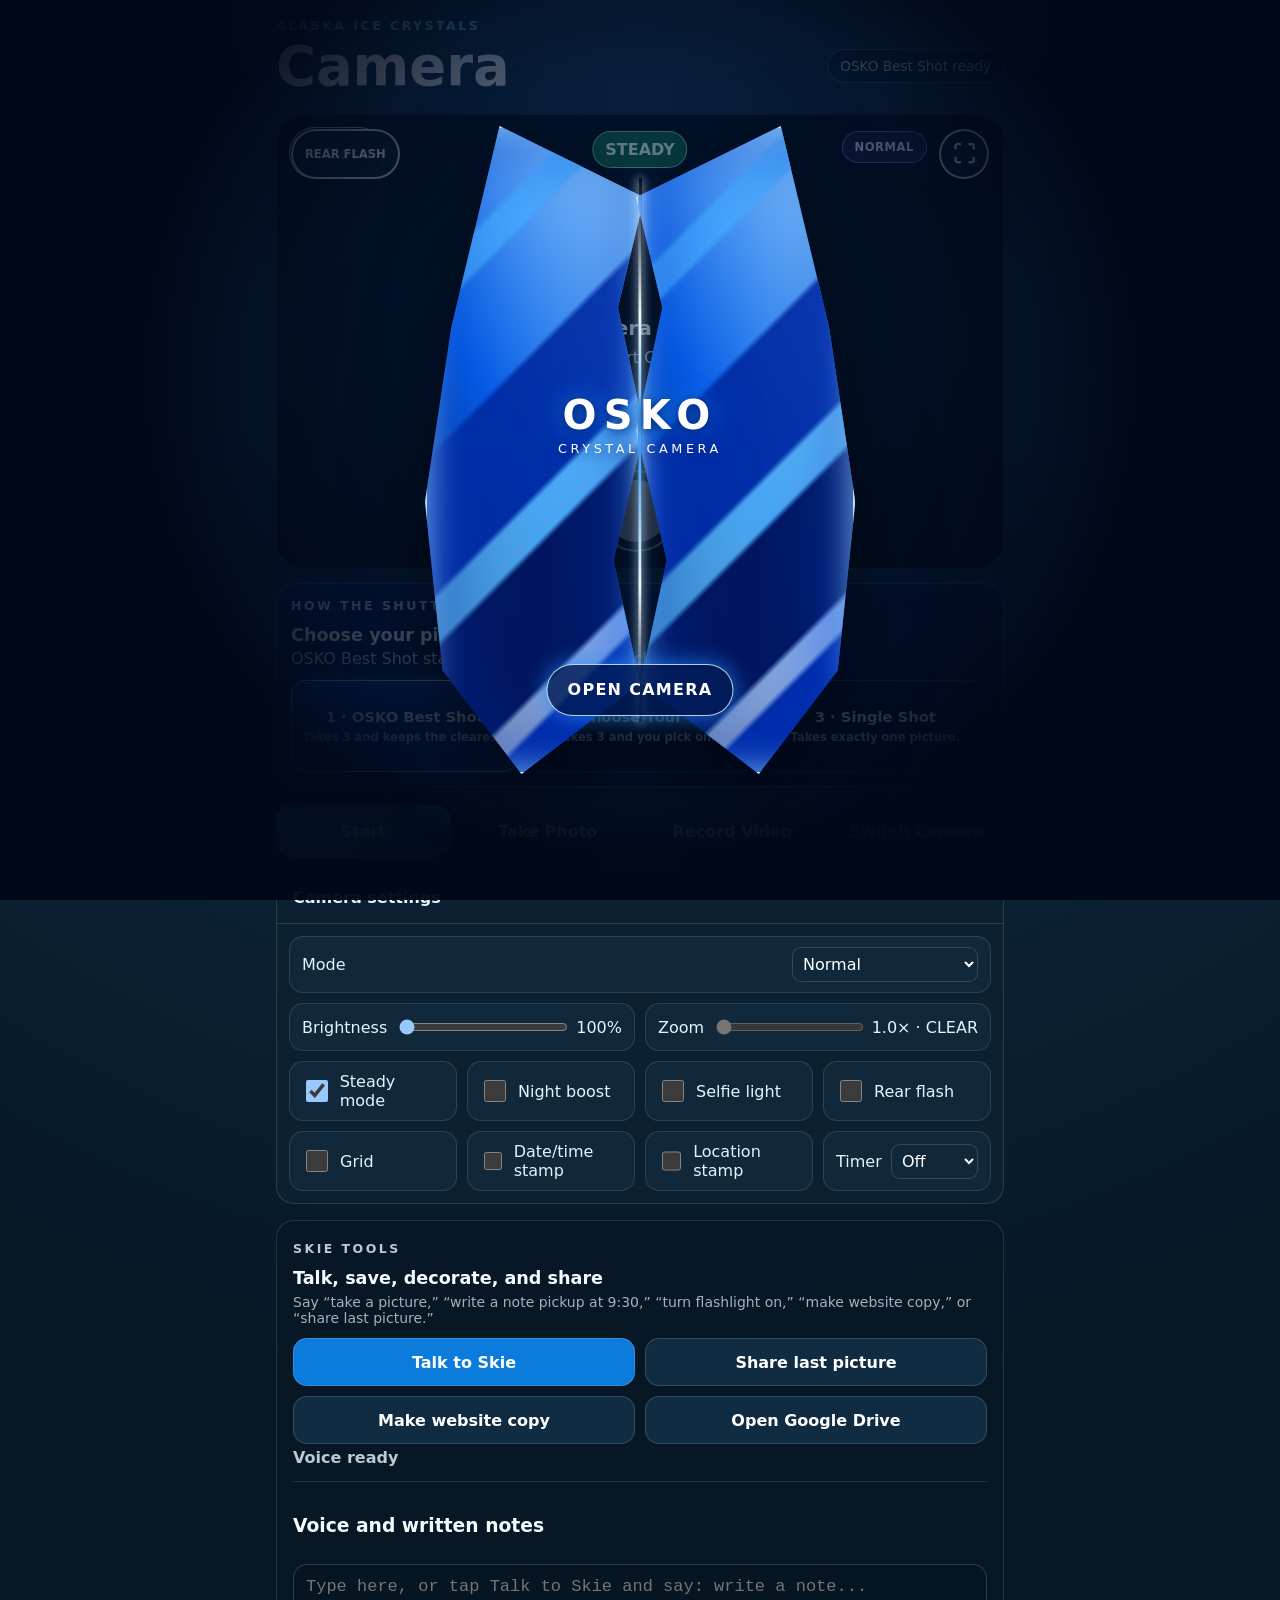
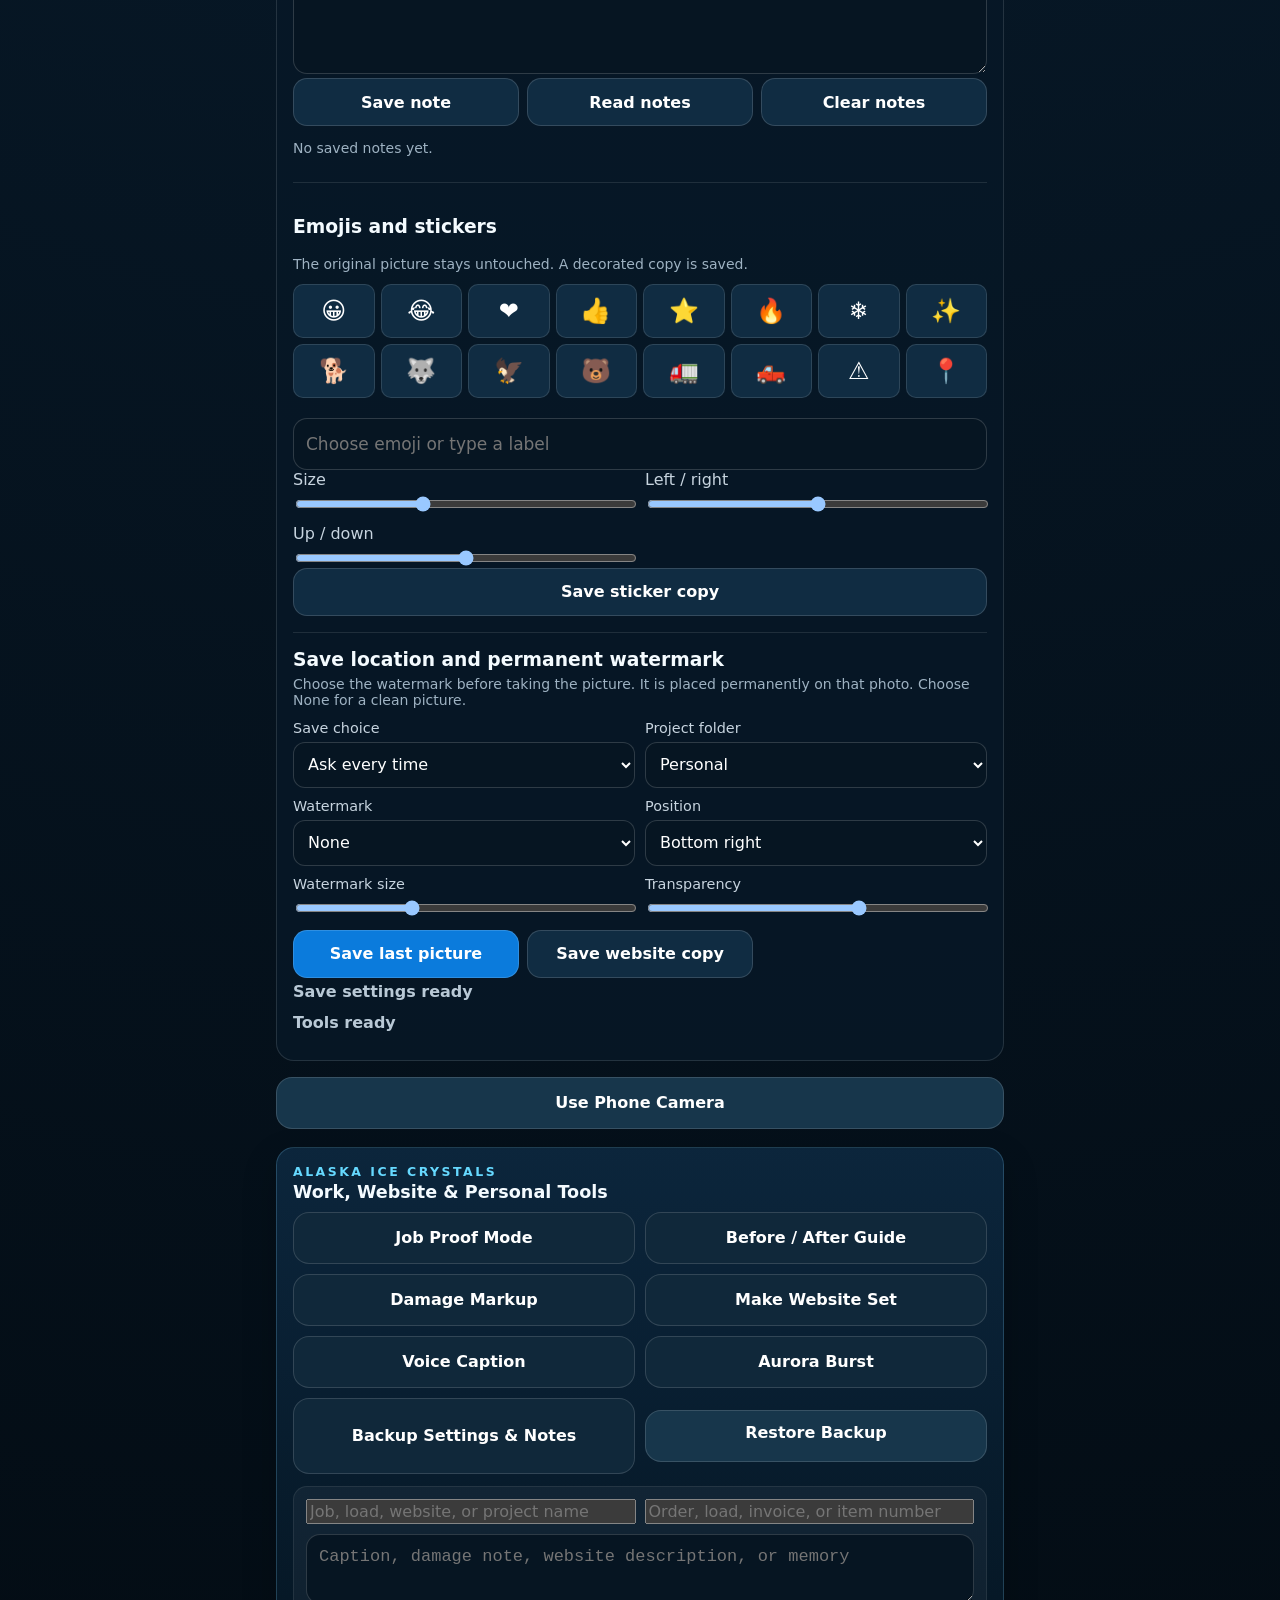
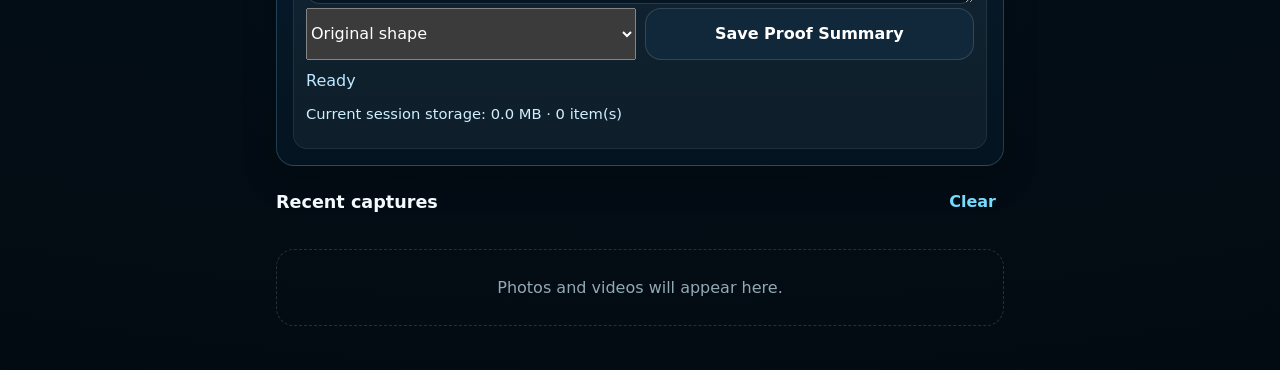
==== commit e7f3e234: "Wire crystal case and three shooting modes into camera" ====
--- a/index.html
+++ b/index.html
@@ -10,8 +10,28 @@
   <link rel="stylesheet" href="barcode.css">
   <link rel="stylesheet" href="extras.css">
   <link rel="stylesheet" href="storage.css">
+  <link rel="stylesheet" href="crystal-case.css">
 </head>
 <body>
+  <section id="crystalGate" class="crystal-gate" aria-label="OSKO crystal camera case">
+    <div class="crystal-case">
+      <div class="crystal-half left"></div>
+      <div class="crystal-half right"></div>
+      <div class="crystal-seam"></div>
+      <div class="crystal-title"><strong>OSKO</strong><span>CRYSTAL CAMERA</span></div>
+      <button id="crystalEnter" class="crystal-enter" type="button">OPEN CAMERA</button>
+    </div>
+  </section>
+
+  <section id="shotPicker" class="shot-picker" hidden aria-label="Choose your photo">
+    <div class="shot-picker-card">
+      <h2>Choose the picture you want</h2>
+      <p>The camera took three. Tap the one you want to keep.</p>
+      <div id="shotPickerGrid" class="shot-picker-grid"></div>
+      <button id="shotPickerCancel" class="shot-picker-cancel" type="button">Cancel</button>
+    </div>
+  </section>
+
   <main class="app-shell">
     <header class="topbar"><div><p class="eyebrow">ALASKA ICE CRYSTALS</p><h1>Camera</h1></div><span id="status" class="status">Ready</span></header>
 
@@ -26,12 +46,24 @@
       <div id="steadyBadge" class="steady-badge" hidden>STEADY</div>
       <div id="modeBadge" class="mode-badge">NORMAL</div>
       <div id="countdown" class="countdown" hidden></div>
+      <button id="cameraExit" class="camera-exit" type="button" aria-label="Close camera">← Close</button>
       <button id="quickTorchBtn" class="quick-light" type="button" aria-label="Rear flash">REAR FLASH</button>
       <button id="fullscreenBtn" class="fullscreen-btn" type="button" aria-label="Full screen">⛶</button>
       <div class="viewfinder-controls">
         <button id="quickSwitchBtn" class="viewfinder-small" type="button" disabled aria-label="Switch camera">↻</button>
         <button id="quickCaptureBtn" class="shutter" type="button" disabled aria-label="Take photo"><span></span></button>
         <button id="quickRecordBtn" class="viewfinder-small record-dot" type="button" disabled aria-label="Record video">●</button>
+      </div>
+    </section>
+
+    <section class="shot-mode-panel" aria-label="Photo shooting mode">
+      <p class="eyebrow">HOW THE SHUTTER WORKS</p>
+      <h2>Choose your picture style</h2>
+      <p>OSKO Best Shot stays selected unless you change it.</p>
+      <div class="shot-mode-grid">
+        <button class="shot-mode" type="button" data-shot-mode="best"><strong>1 · OSKO Best Shot</strong><span>Takes 3 and keeps the clearest.</span></button>
+        <button class="shot-mode" type="button" data-shot-mode="choose"><strong>2 · Choose Your Shot</strong><span>Takes 3 and you pick one.</span></button>
+        <button class="shot-mode" type="button" data-shot-mode="single"><strong>3 · Single Shot</strong><span>Takes exactly one picture.</span></button>
       </div>
     </section>
 
@@ -176,5 +208,6 @@
   <script src="extras.js"></script>
   <script src="storage.js"></script>
   <script src="workflow-tools.js"></script>
+  <script src="crystal-case.js"></script>
 </body>
 </html>
--- a/crystal-case.css
+++ b/crystal-case.css
@@ -0,0 +1,20 @@
+:root{--crystal-deep:#031a57;--crystal-blue:#075ee8;--crystal-ice:#9edcff;--crystal-white:#eefaff}
+.crystal-gate{position:fixed;inset:0;z-index:1000;display:grid;place-items:center;padding:18px;background:radial-gradient(circle at 50% 42%,rgba(14,100,232,.2),rgba(1,8,24,.96) 60%);transition:opacity .38s ease,visibility .38s ease}
+.crystal-gate[hidden]{display:none}.crystal-gate.is-open{pointer-events:none;background:transparent}.crystal-gate.is-closing{pointer-events:none}
+.crystal-case{position:relative;width:min(88vw,430px);height:min(72vh,650px);filter:drop-shadow(0 24px 40px rgba(0,0,0,.52));perspective:900px}
+.crystal-half{position:absolute;top:0;bottom:0;width:51%;overflow:hidden;transition:transform .72s cubic-bezier(.2,.8,.2,1),opacity .55s ease;will-change:transform}
+.crystal-half.left{left:0;transform-origin:left center}.crystal-half.right{right:0;transform-origin:right center}
+.crystal-half::before{content:"";position:absolute;inset:0;background:linear-gradient(135deg,rgba(255,255,255,.9) 0 4%,transparent 5% 17%,rgba(70,172,255,.74) 18% 22%,transparent 23% 38%,rgba(0,40,160,.88) 39% 55%,rgba(120,220,255,.58) 56% 61%,rgba(0,20,92,.95) 62% 78%,rgba(255,255,255,.5) 79% 82%,rgba(0,42,170,.92) 83% 100%),linear-gradient(60deg,var(--crystal-deep),var(--crystal-blue) 48%,var(--crystal-ice));border:2px solid rgba(198,239,255,.92);box-shadow:inset 0 0 35px rgba(175,229,255,.74),inset 0 0 90px rgba(0,55,190,.8)}
+.crystal-half.left::before{clip-path:polygon(34% 0,100% 11%,88% 28%,100% 47%,86% 67%,98% 86%,44% 100%,8% 84%,0 58%,12% 31%)}
+.crystal-half.right::before{clip-path:polygon(66% 0,0 11%,12% 28%,0 47%,14% 67%,2% 86%,56% 100%,92% 84%,100% 58%,88% 31%)}
+.crystal-gate.is-open .left{transform:translateX(-108%) rotateY(-18deg);opacity:.15}.crystal-gate.is-open .right{transform:translateX(108%) rotateY(18deg);opacity:.15}
+.crystal-gate.is-closing .left,.crystal-gate.is-closing .right{transform:translateX(0) rotateY(0);opacity:1}
+.crystal-seam{position:absolute;left:50%;top:8%;bottom:8%;width:3px;transform:translateX(-50%);background:linear-gradient(transparent,var(--crystal-white),#38a5ff,var(--crystal-white),transparent);box-shadow:0 0 10px #fff,0 0 24px #087cff;transition:opacity .25s ease}.crystal-gate.is-open .crystal-seam{opacity:0}
+.crystal-title{position:absolute;left:50%;top:46%;transform:translate(-50%,-50%);z-index:3;text-align:center;color:#fff;text-shadow:0 2px 12px #001c65,0 0 22px #1d8cff;transition:opacity .2s ease}.crystal-title strong{display:block;font-size:clamp(1.65rem,7vw,2.5rem);letter-spacing:.18em}.crystal-title span{font-size:.8rem;letter-spacing:.28em}.crystal-gate.is-open .crystal-title{opacity:0}
+.crystal-enter{position:absolute;left:50%;bottom:9%;z-index:4;transform:translateX(-50%);min-width:170px;border:1px solid rgba(211,244,255,.85);border-radius:999px;padding:13px 20px;background:rgba(2,29,88,.82);color:#fff;font-weight:800;letter-spacing:.08em;box-shadow:0 0 22px rgba(40,143,255,.75)}.crystal-gate.is-open .crystal-enter{opacity:0;pointer-events:none}
+.camera-exit{position:absolute;top:12px;left:12px;z-index:8;border:1px solid rgba(255,255,255,.68);border-radius:999px;padding:9px 13px;background:rgba(0,12,40,.7);color:#fff;font-weight:800;backdrop-filter:blur(8px)}
+.shot-mode-panel{margin:14px 0 18px;padding:14px;border:1px solid rgba(102,190,255,.35);border-radius:20px;background:linear-gradient(145deg,rgba(3,25,73,.96),rgba(2,9,30,.96));box-shadow:inset 0 0 26px rgba(33,119,255,.12)}
+.shot-mode-panel h2{margin:0 0 4px}.shot-mode-panel>p{margin:0 0 12px;color:#b9d9f5}.shot-mode-grid{display:grid;grid-template-columns:repeat(3,1fr);gap:8px}.shot-mode{min-height:92px;padding:10px 7px;border:1px solid rgba(126,199,255,.26);border-radius:14px;background:rgba(2,15,45,.78);color:#dff5ff;text-align:center}.shot-mode strong{display:block;font-size:.92rem}.shot-mode span{display:block;margin-top:5px;font-size:.72rem;line-height:1.25;color:#9fc7e6}.shot-mode.active{border-color:#89ddff;background:linear-gradient(145deg,#063a9e,#031d58);box-shadow:0 0 18px rgba(38,133,255,.45),inset 0 0 18px rgba(150,224,255,.14)}
+.shot-picker{position:fixed;inset:0;z-index:1100;display:grid;place-items:center;padding:16px;background:rgba(0,5,18,.9)}.shot-picker[hidden]{display:none}.shot-picker-card{width:min(94vw,720px);max-height:90vh;overflow:auto;padding:16px;border:1px solid rgba(158,220,255,.5);border-radius:22px;background:#06132b;color:#fff}.shot-picker-grid{display:grid;grid-template-columns:repeat(3,1fr);gap:9px}.shot-choice{padding:5px;border:2px solid transparent;border-radius:13px;background:#0b2450;color:#fff}.shot-choice img{display:block;width:100%;aspect-ratio:3/4;object-fit:cover;border-radius:9px}.shot-choice strong{display:block;padding:7px 2px}.shot-choice:hover,.shot-choice:focus{border-color:#8bdcff}.shot-picker-cancel{width:100%;margin-top:12px}
+@media(max-width:520px){.shot-mode-grid{grid-template-columns:1fr}.shot-mode{min-height:0;text-align:left}.shot-mode strong,.shot-mode span{display:inline}.shot-mode span{margin-left:5px}.crystal-case{width:92vw;height:68vh}}
+@media(prefers-reduced-motion:reduce){.crystal-gate,.crystal-half,.crystal-seam,.crystal-title{transition-duration:.01ms!important}}
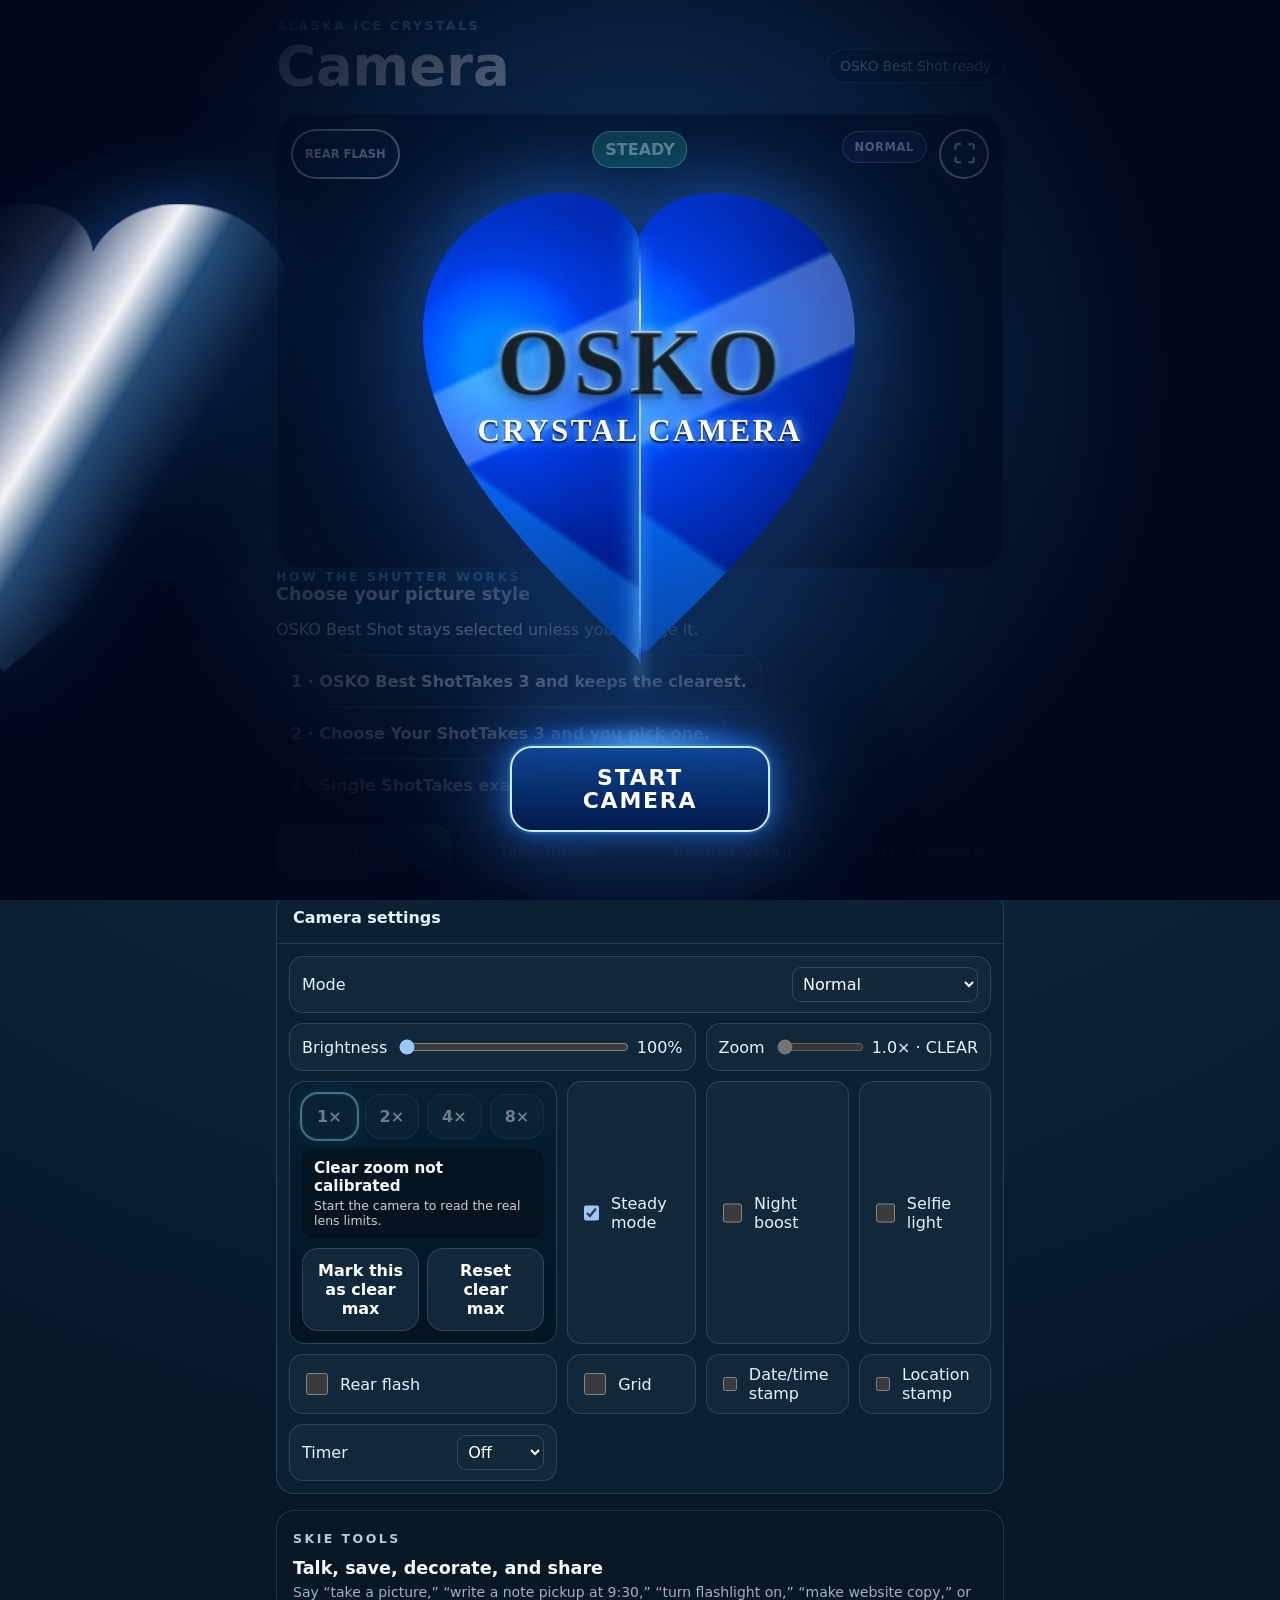
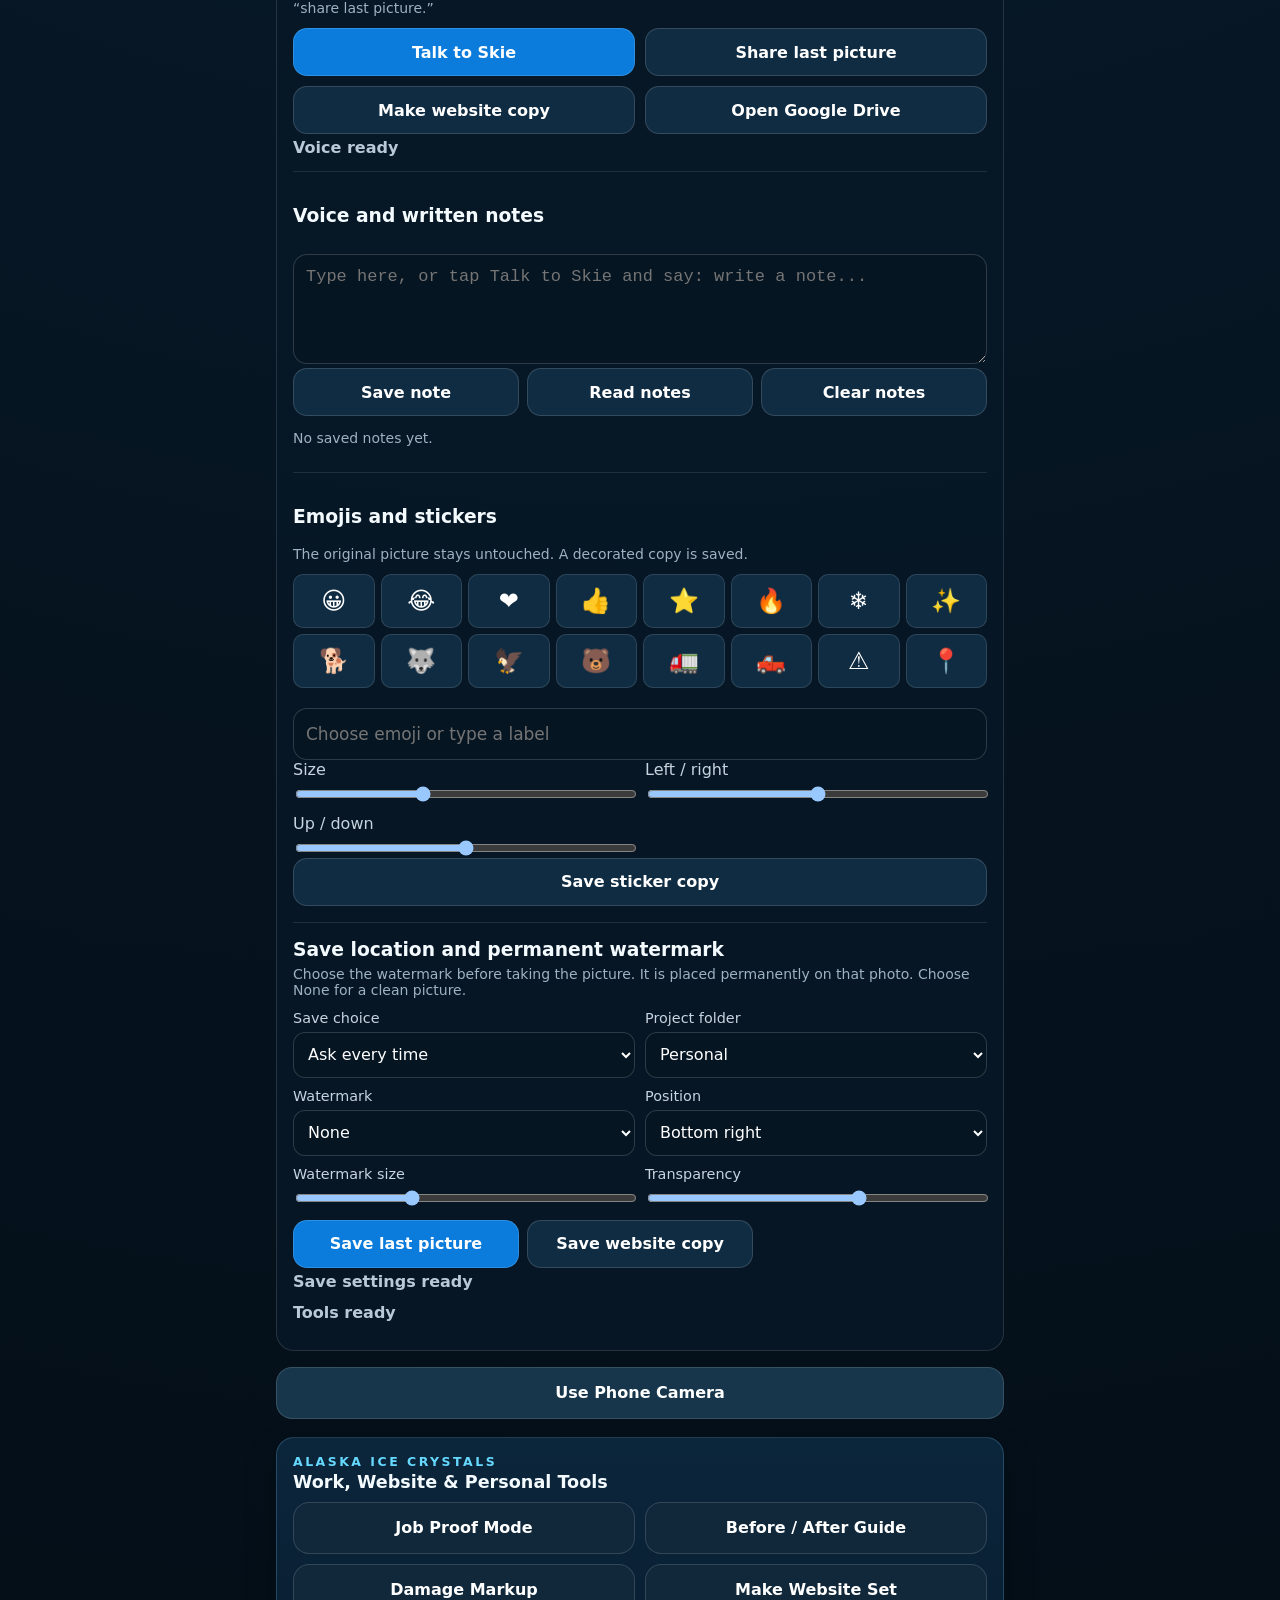
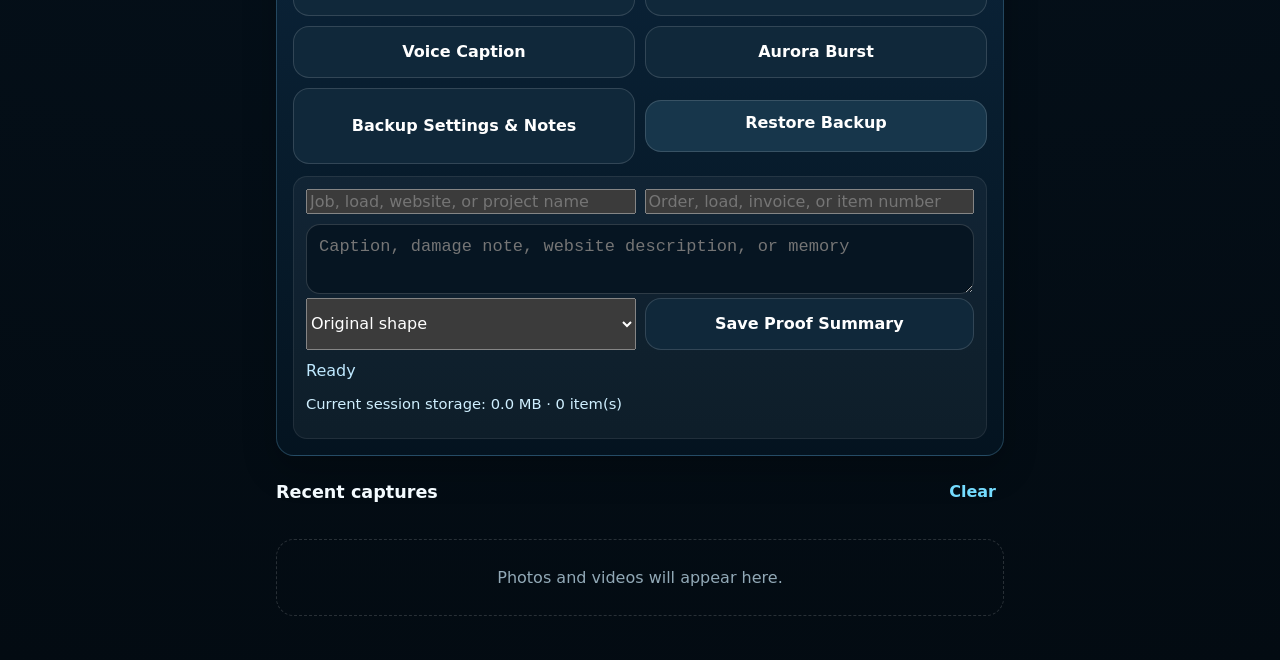
==== commit 4a03040f: "Build separate OSKO camera recovery with complete photo and video core" ====
--- a/index.html
+++ b/index.html
@@ -4,13 +4,14 @@
   <meta charset="utf-8">
   <meta name="viewport" content="width=device-width, initial-scale=1, viewport-fit=cover">
   <meta name="theme-color" content="#071827">
-  <title>Alaska Ice Crystals Camera</title>
+  <title>OSKO Camera · Rebuilt Test</title>
   <link rel="manifest" href="manifest.json">
   <link rel="stylesheet" href="styles.css">
   <link rel="stylesheet" href="barcode.css">
   <link rel="stylesheet" href="extras.css">
   <link rel="stylesheet" href="storage.css">
   <link rel="stylesheet" href="crystal-case.css">
+  <link rel="stylesheet" href="camera-controls.css">
 </head>
 <body>
   <section id="crystalGate" class="crystal-gate" aria-label="OSKO crystal camera case">
@@ -204,10 +205,12 @@
   </nav>
   <script src="app.js"></script>
   <script src="clarity.js"></script>
+  <script src="camera-controls.js"></script>
   <script src="barcode.js"></script>
   <script src="extras.js"></script>
   <script src="storage.js"></script>
   <script src="workflow-tools.js"></script>
   <script src="crystal-case.js"></script>
+  <script src="persistent-library.js"></script>
 </body>
 </html>
--- a/crystal-case.css
+++ b/crystal-case.css
@@ -1,20 +1,29 @@
-:root{--crystal-deep:#031a57;--crystal-blue:#075ee8;--crystal-ice:#9edcff;--crystal-white:#eefaff}
-.crystal-gate{position:fixed;inset:0;z-index:1000;display:grid;place-items:center;padding:18px;background:radial-gradient(circle at 50% 42%,rgba(14,100,232,.2),rgba(1,8,24,.96) 60%);transition:opacity .38s ease,visibility .38s ease}
+:root{--crystal-deep:#03123f;--crystal-blue:#0b57df;--crystal-ice:#8fd8ff;--crystal-white:#f5fbff}
+.crystal-gate{position:fixed;inset:0;z-index:1000;display:grid;place-items:center;padding:18px;background:radial-gradient(circle at 50% 42%,rgba(28,126,255,.26),rgba(1,7,24,.98) 64%);overflow:hidden}
 .crystal-gate[hidden]{display:none}.crystal-gate.is-open{pointer-events:none;background:transparent}.crystal-gate.is-closing{pointer-events:none}
-.crystal-case{position:relative;width:min(88vw,430px);height:min(72vh,650px);filter:drop-shadow(0 24px 40px rgba(0,0,0,.52));perspective:900px}
-.crystal-half{position:absolute;top:0;bottom:0;width:51%;overflow:hidden;transition:transform .72s cubic-bezier(.2,.8,.2,1),opacity .55s ease;will-change:transform}
-.crystal-half.left{left:0;transform-origin:left center}.crystal-half.right{right:0;transform-origin:right center}
-.crystal-half::before{content:"";position:absolute;inset:0;background:linear-gradient(135deg,rgba(255,255,255,.9) 0 4%,transparent 5% 17%,rgba(70,172,255,.74) 18% 22%,transparent 23% 38%,rgba(0,40,160,.88) 39% 55%,rgba(120,220,255,.58) 56% 61%,rgba(0,20,92,.95) 62% 78%,rgba(255,255,255,.5) 79% 82%,rgba(0,42,170,.92) 83% 100%),linear-gradient(60deg,var(--crystal-deep),var(--crystal-blue) 48%,var(--crystal-ice));border:2px solid rgba(198,239,255,.92);box-shadow:inset 0 0 35px rgba(175,229,255,.74),inset 0 0 90px rgba(0,55,190,.8)}
-.crystal-half.left::before{clip-path:polygon(34% 0,100% 11%,88% 28%,100% 47%,86% 67%,98% 86%,44% 100%,8% 84%,0 58%,12% 31%)}
-.crystal-half.right::before{clip-path:polygon(66% 0,0 11%,12% 28%,0 47%,14% 67%,2% 86%,56% 100%,92% 84%,100% 58%,88% 31%)}
-.crystal-gate.is-open .left{transform:translateX(-108%) rotateY(-18deg);opacity:.15}.crystal-gate.is-open .right{transform:translateX(108%) rotateY(18deg);opacity:.15}
-.crystal-gate.is-closing .left,.crystal-gate.is-closing .right{transform:translateX(0) rotateY(0);opacity:1}
-.crystal-seam{position:absolute;left:50%;top:8%;bottom:8%;width:3px;transform:translateX(-50%);background:linear-gradient(transparent,var(--crystal-white),#38a5ff,var(--crystal-white),transparent);box-shadow:0 0 10px #fff,0 0 24px #087cff;transition:opacity .25s ease}.crystal-gate.is-open .crystal-seam{opacity:0}
-.crystal-title{position:absolute;left:50%;top:46%;transform:translate(-50%,-50%);z-index:3;text-align:center;color:#fff;text-shadow:0 2px 12px #001c65,0 0 22px #1d8cff;transition:opacity .2s ease}.crystal-title strong{display:block;font-size:clamp(1.65rem,7vw,2.5rem);letter-spacing:.18em}.crystal-title span{font-size:.8rem;letter-spacing:.28em}.crystal-gate.is-open .crystal-title{opacity:0}
-.crystal-enter{position:absolute;left:50%;bottom:9%;z-index:4;transform:translateX(-50%);min-width:170px;border:1px solid rgba(211,244,255,.85);border-radius:999px;padding:13px 20px;background:rgba(2,29,88,.82);color:#fff;font-weight:800;letter-spacing:.08em;box-shadow:0 0 22px rgba(40,143,255,.75)}.crystal-gate.is-open .crystal-enter{opacity:0;pointer-events:none}
-.camera-exit{position:absolute;top:12px;left:12px;z-index:8;border:1px solid rgba(255,255,255,.68);border-radius:999px;padding:9px 13px;background:rgba(0,12,40,.7);color:#fff;font-weight:800;backdrop-filter:blur(8px)}
-.shot-mode-panel{margin:14px 0 18px;padding:14px;border:1px solid rgba(102,190,255,.35);border-radius:20px;background:linear-gradient(145deg,rgba(3,25,73,.96),rgba(2,9,30,.96));box-shadow:inset 0 0 26px rgba(33,119,255,.12)}
-.shot-mode-panel h2{margin:0 0 4px}.shot-mode-panel>p{margin:0 0 12px;color:#b9d9f5}.shot-mode-grid{display:grid;grid-template-columns:repeat(3,1fr);gap:8px}.shot-mode{min-height:92px;padding:10px 7px;border:1px solid rgba(126,199,255,.26);border-radius:14px;background:rgba(2,15,45,.78);color:#dff5ff;text-align:center}.shot-mode strong{display:block;font-size:.92rem}.shot-mode span{display:block;margin-top:5px;font-size:.72rem;line-height:1.25;color:#9fc7e6}.shot-mode.active{border-color:#89ddff;background:linear-gradient(145deg,#063a9e,#031d58);box-shadow:0 0 18px rgba(38,133,255,.45),inset 0 0 18px rgba(150,224,255,.14)}
-.shot-picker{position:fixed;inset:0;z-index:1100;display:grid;place-items:center;padding:16px;background:rgba(0,5,18,.9)}.shot-picker[hidden]{display:none}.shot-picker-card{width:min(94vw,720px);max-height:90vh;overflow:auto;padding:16px;border:1px solid rgba(158,220,255,.5);border-radius:22px;background:#06132b;color:#fff}.shot-picker-grid{display:grid;grid-template-columns:repeat(3,1fr);gap:9px}.shot-choice{padding:5px;border:2px solid transparent;border-radius:13px;background:#0b2450;color:#fff}.shot-choice img{display:block;width:100%;aspect-ratio:3/4;object-fit:cover;border-radius:9px}.shot-choice strong{display:block;padding:7px 2px}.shot-choice:hover,.shot-choice:focus{border-color:#8bdcff}.shot-picker-cancel{width:100%;margin-top:12px}
-@media(max-width:520px){.shot-mode-grid{grid-template-columns:1fr}.shot-mode{min-height:0;text-align:left}.shot-mode strong,.shot-mode span{display:inline}.shot-mode span{margin-left:5px}.crystal-case{width:92vw;height:68vh}}
-@media(prefers-reduced-motion:reduce){.crystal-gate,.crystal-half,.crystal-seam,.crystal-title{transition-duration:.01ms!important}}
+.crystal-case{position:relative;width:min(92vw,520px);aspect-ratio:1/1.08;filter:drop-shadow(0 28px 52px rgba(0,0,0,.72)) drop-shadow(0 0 34px rgba(44,128,255,.72));perspective:1200px}
+.crystal-case::before{content:"";position:absolute;left:50%;bottom:-7%;width:48%;height:9%;transform:translateX(-50%);background:radial-gradient(ellipse,rgba(96,185,255,.82),rgba(18,83,207,.22) 56%,transparent 76%);filter:blur(6px)}
+.crystal-case::after{content:"";position:absolute;inset:2%;z-index:4;pointer-events:none;background:linear-gradient(112deg,transparent 20%,rgba(255,255,255,.08) 35%,rgba(255,255,255,.95) 49%,rgba(125,210,255,.22) 57%,transparent 70%);mix-blend-mode:screen;transform:translateX(-120%) skewX(-12deg);animation:crystal-polish 2.8s ease-in-out infinite;clip-path:path('M260 492 C210 438 43 302 43 164 C43 76 113 24 185 24 C226 24 253 48 260 72 C267 48 294 24 335 24 C407 24 477 76 477 164 C477 302 310 438 260 492 Z')}
+@keyframes crystal-polish{0%,30%{transform:translateX(-120%) skewX(-12deg);opacity:0}45%{opacity:1}70%,100%{transform:translateX(120%) skewX(-12deg);opacity:0}}
+.crystal-half{position:absolute;top:0;bottom:0;width:50.2%;overflow:hidden;transition:transform .82s cubic-bezier(.2,.82,.2,1),opacity .58s ease;will-change:transform;filter:saturate(1.25) contrast(1.1) brightness(1.08)}
+.crystal-half.left{left:0;transform-origin:left center;clip-path:polygon(0 0,100% 0,100% 100%,0 100%)}
+.crystal-half.right{right:0;transform-origin:right center;clip-path:polygon(0 0,100% 0,100% 100%,0 100%)}
+.crystal-half::before{content:"";position:absolute;inset:0;background:
+linear-gradient(145deg,rgba(255,255,255,.52),transparent 17%),
+linear-gradient(35deg,transparent 28%,rgba(90,187,255,.28) 29% 43%,transparent 44%),
+linear-gradient(155deg,transparent 36%,rgba(255,255,255,.26) 37% 49%,transparent 50%),
+radial-gradient(circle at 46% 34%,#1779ff 0 8%,#073fb0 24%,#031a57 64%,#010a25 100%);
+box-shadow:inset 0 0 28px rgba(160,224,255,.48),inset 0 0 70px rgba(14,78,220,.48)}
+.crystal-half.left::before{clip-path:path('M260 492 C210 438 43 302 43 164 C43 76 113 24 185 24 C226 24 253 48 260 72 L260 492 Z')}
+.crystal-half.right::before{left:-100%;width:200%;clip-path:path('M260 492 C310 438 477 302 477 164 C477 76 407 24 335 24 C294 24 267 48 260 72 L260 492 Z')}
+.crystal-seam{position:absolute;left:50%;top:13%;bottom:8%;width:2px;z-index:6;transform:translateX(-50%);background:linear-gradient(transparent,rgba(226,248,255,.95) 16%,rgba(80,180,255,.9) 84%,transparent);box-shadow:0 0 14px #a9e7ff,0 0 28px #257dff;transition:opacity .35s ease}
+.crystal-title{position:absolute;left:50%;top:38%;z-index:8;transform:translate(-50%,-50%);width:78%;text-align:center;color:white;text-shadow:0 2px 2px rgba(0,0,0,.85),0 0 12px rgba(152,225,255,.9),0 0 25px rgba(32,113,255,.72)}
+.crystal-title strong{display:block;font:800 clamp(56px,15vw,94px)/.92 Georgia,serif;letter-spacing:.04em;background:linear-gradient(#fff,#bdeaff 36%,#6bbcff 58%,#fff);-webkit-background-clip:text;background-clip:text;color:transparent;filter:drop-shadow(0 5px 1px rgba(0,20,80,.55))}
+.crystal-title span{display:block;margin-top:12px;font:800 clamp(19px,5vw,31px)/1.05 Georgia,serif;letter-spacing:.08em}
+.crystal-enter{position:absolute;left:50%;bottom:-18%;z-index:10;transform:translateX(-50%);min-width:245px;padding:18px 30px;border:2px solid #c8efff;border-radius:22px;background:linear-gradient(180deg,rgba(15,70,148,.96),rgba(2,25,75,.98));color:#fff;font:900 22px/1.05 system-ui,sans-serif;letter-spacing:.08em;box-shadow:0 0 0 2px rgba(70,176,255,.2),0 0 26px rgba(45,137,255,.62)}
+.crystal-enter:active{transform:translateX(-50%) scale(.98)}
+.crystal-gate.is-open .crystal-half.left{transform:translateX(-94%) rotateY(-10deg);opacity:.96}
+.crystal-gate.is-open .crystal-half.right{transform:translateX(94%) rotateY(10deg);opacity:.96}
+.crystal-gate.is-open .crystal-seam,.crystal-gate.is-open .crystal-title,.crystal-gate.is-open .crystal-enter{opacity:0}
+.crystal-gate.is-closing .crystal-half.left,.crystal-gate.is-closing .crystal-half.right{transform:translateX(0) rotateY(0);opacity:1}
+@media(max-width:420px){.crystal-case{width:min(90vw,430px)}.crystal-enter{bottom:-16%;min-width:220px;font-size:19px}.crystal-title{top:39%}}
--- a/camera-controls.css
+++ b/camera-controls.css
@@ -0,0 +1 @@
+.focus-ring{position:absolute;width:72px;height:72px;border:2px solid #dff8ff;border-radius:50%;box-shadow:0 0 0 2px rgba(0,72,120,.65),0 0 22px rgba(75,211,255,.9);transform:translate(-50%,-50%);pointer-events:none;z-index:12;animation:oskoFocus .75s ease-out forwards}.focus-ring::before,.focus-ring::after{content:"";position:absolute;background:#dff8ff}.focus-ring::before{width:18px;height:2px;left:25px;top:34px}.focus-ring::after{width:2px;height:18px;left:34px;top:25px}@keyframes oskoFocus{0%{opacity:0;transform:translate(-50%,-50%) scale(1.35)}25%{opacity:1}100%{opacity:.15;transform:translate(-50%,-50%) scale(.82)}}.precision-tools{display:grid;gap:10px;padding:12px;border:1px solid rgba(145,220,255,.22);border-radius:16px;background:linear-gradient(180deg,rgba(4,31,51,.72),rgba(2,17,30,.78))}.zoom-presets{display:grid;grid-template-columns:repeat(4,1fr);gap:8px}.zoom-presets button,.precision-actions button{min-height:42px}.zoom-presets button.active{outline:2px solid #89e7ff;box-shadow:0 0 16px rgba(55,201,255,.32)}.precision-actions{display:grid;grid-template-columns:1fr 1fr;gap:8px}.clarity-readout{display:grid;gap:3px;padding:10px 12px;border-radius:12px;background:rgba(0,0,0,.28)}.clarity-readout strong{font-size:.95rem}.clarity-readout span{font-size:.78rem;opacity:.82}.camera-card.focus-supported{touch-action:manipulation;cursor:crosshair}@media(max-width:430px){.precision-actions{grid-template-columns:1fr}.zoom-presets button{padding-inline:4px}}
